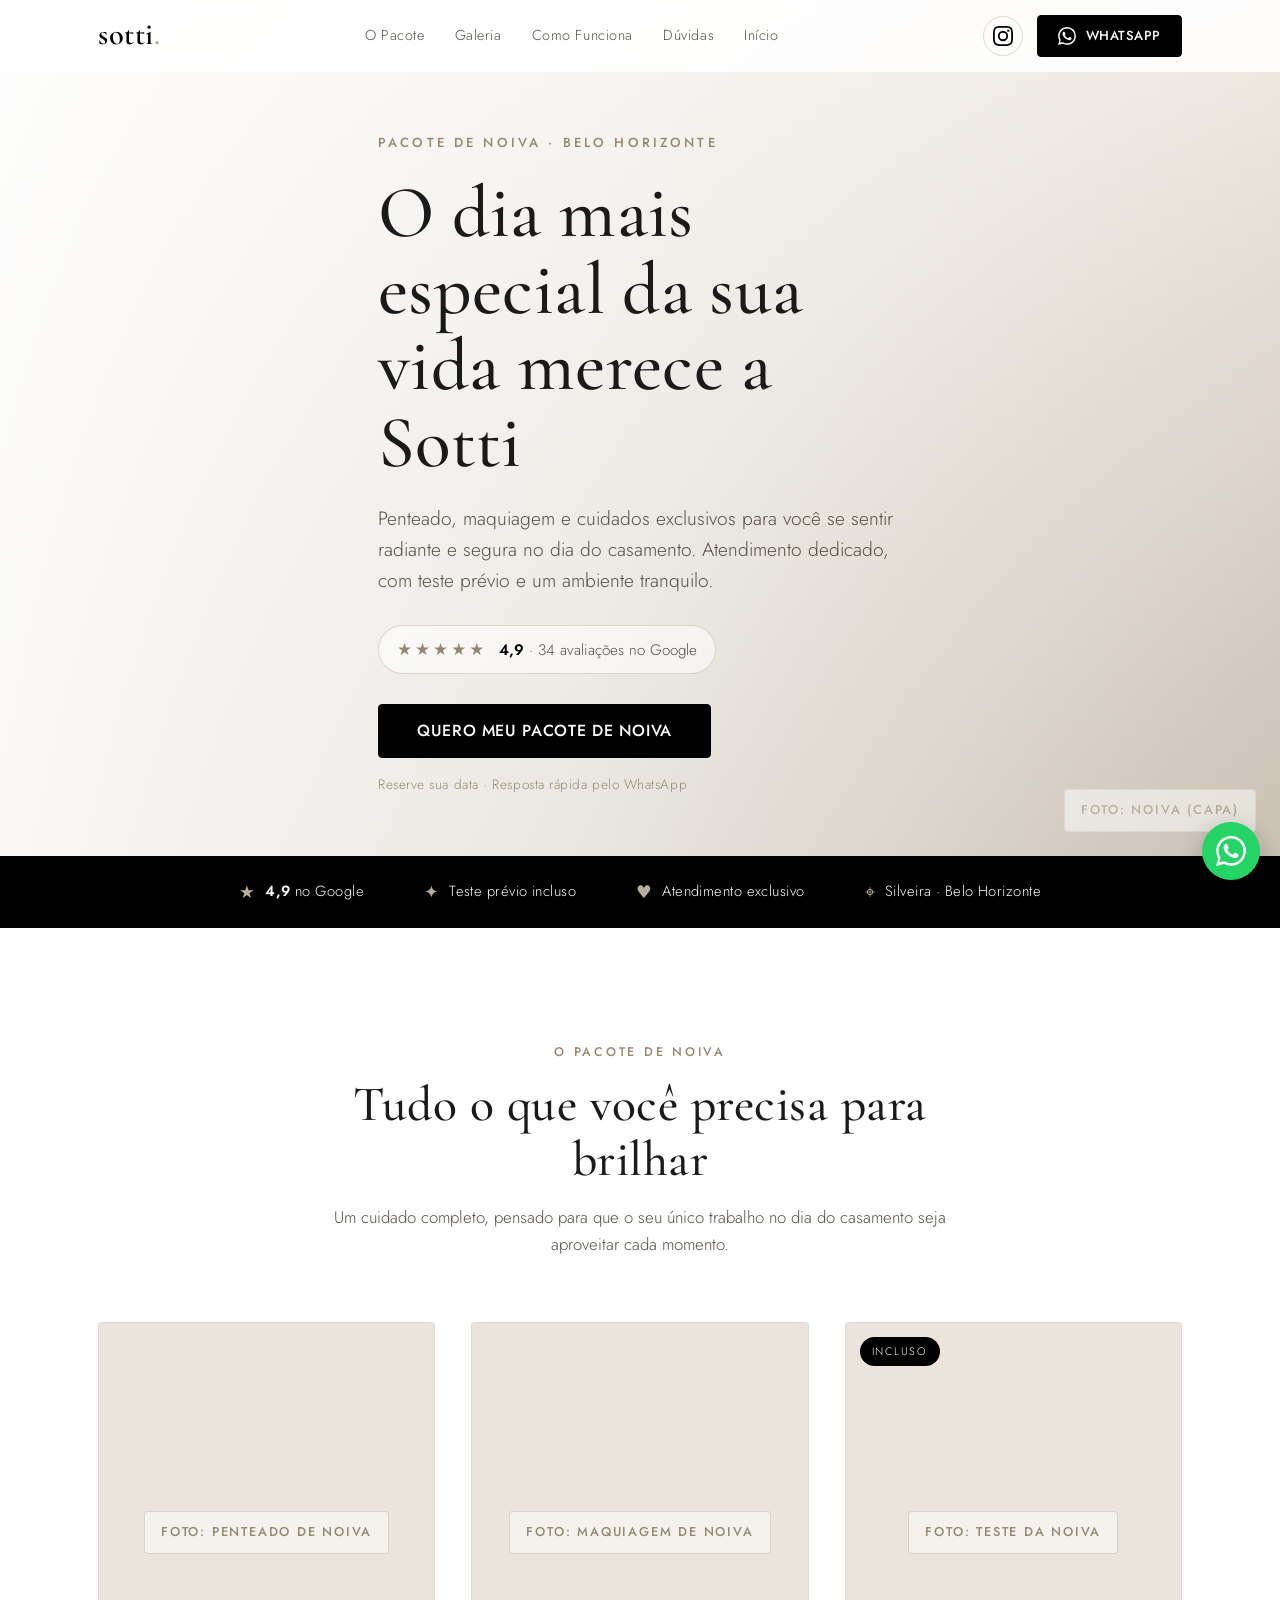
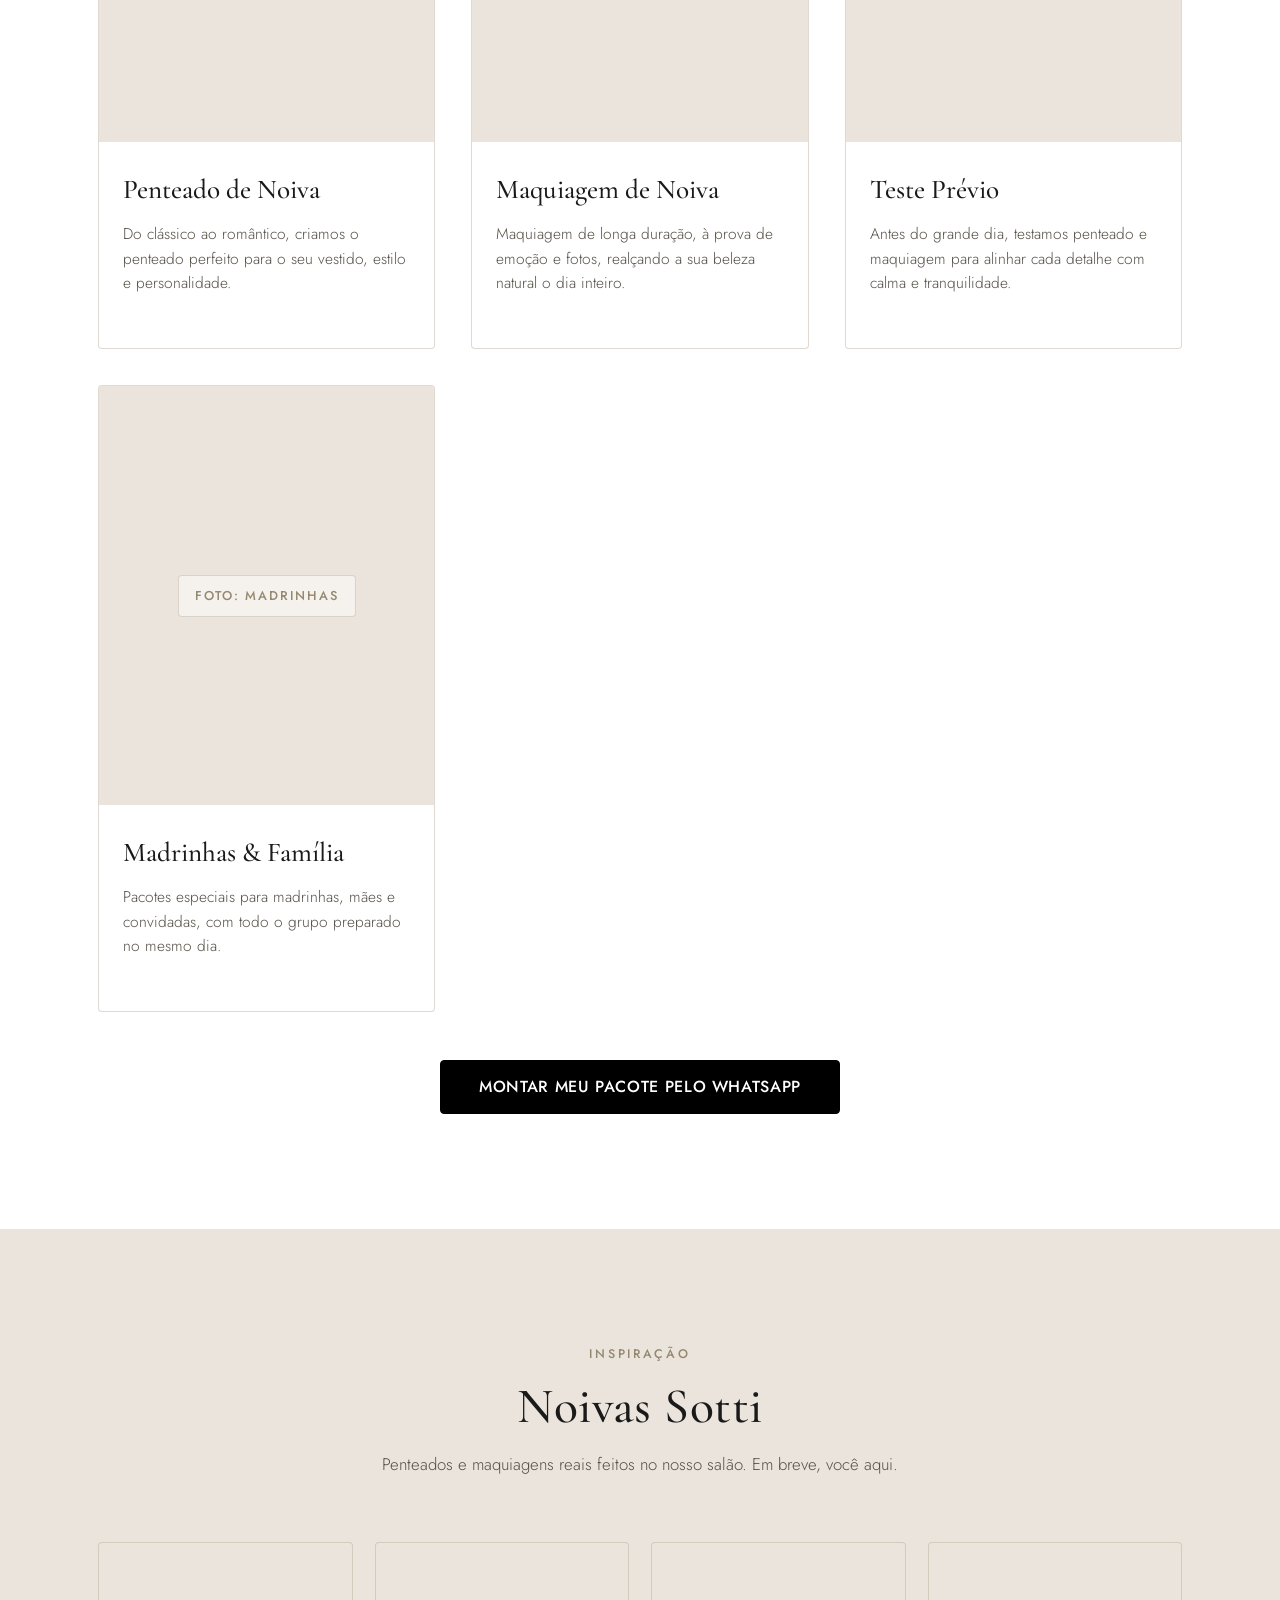
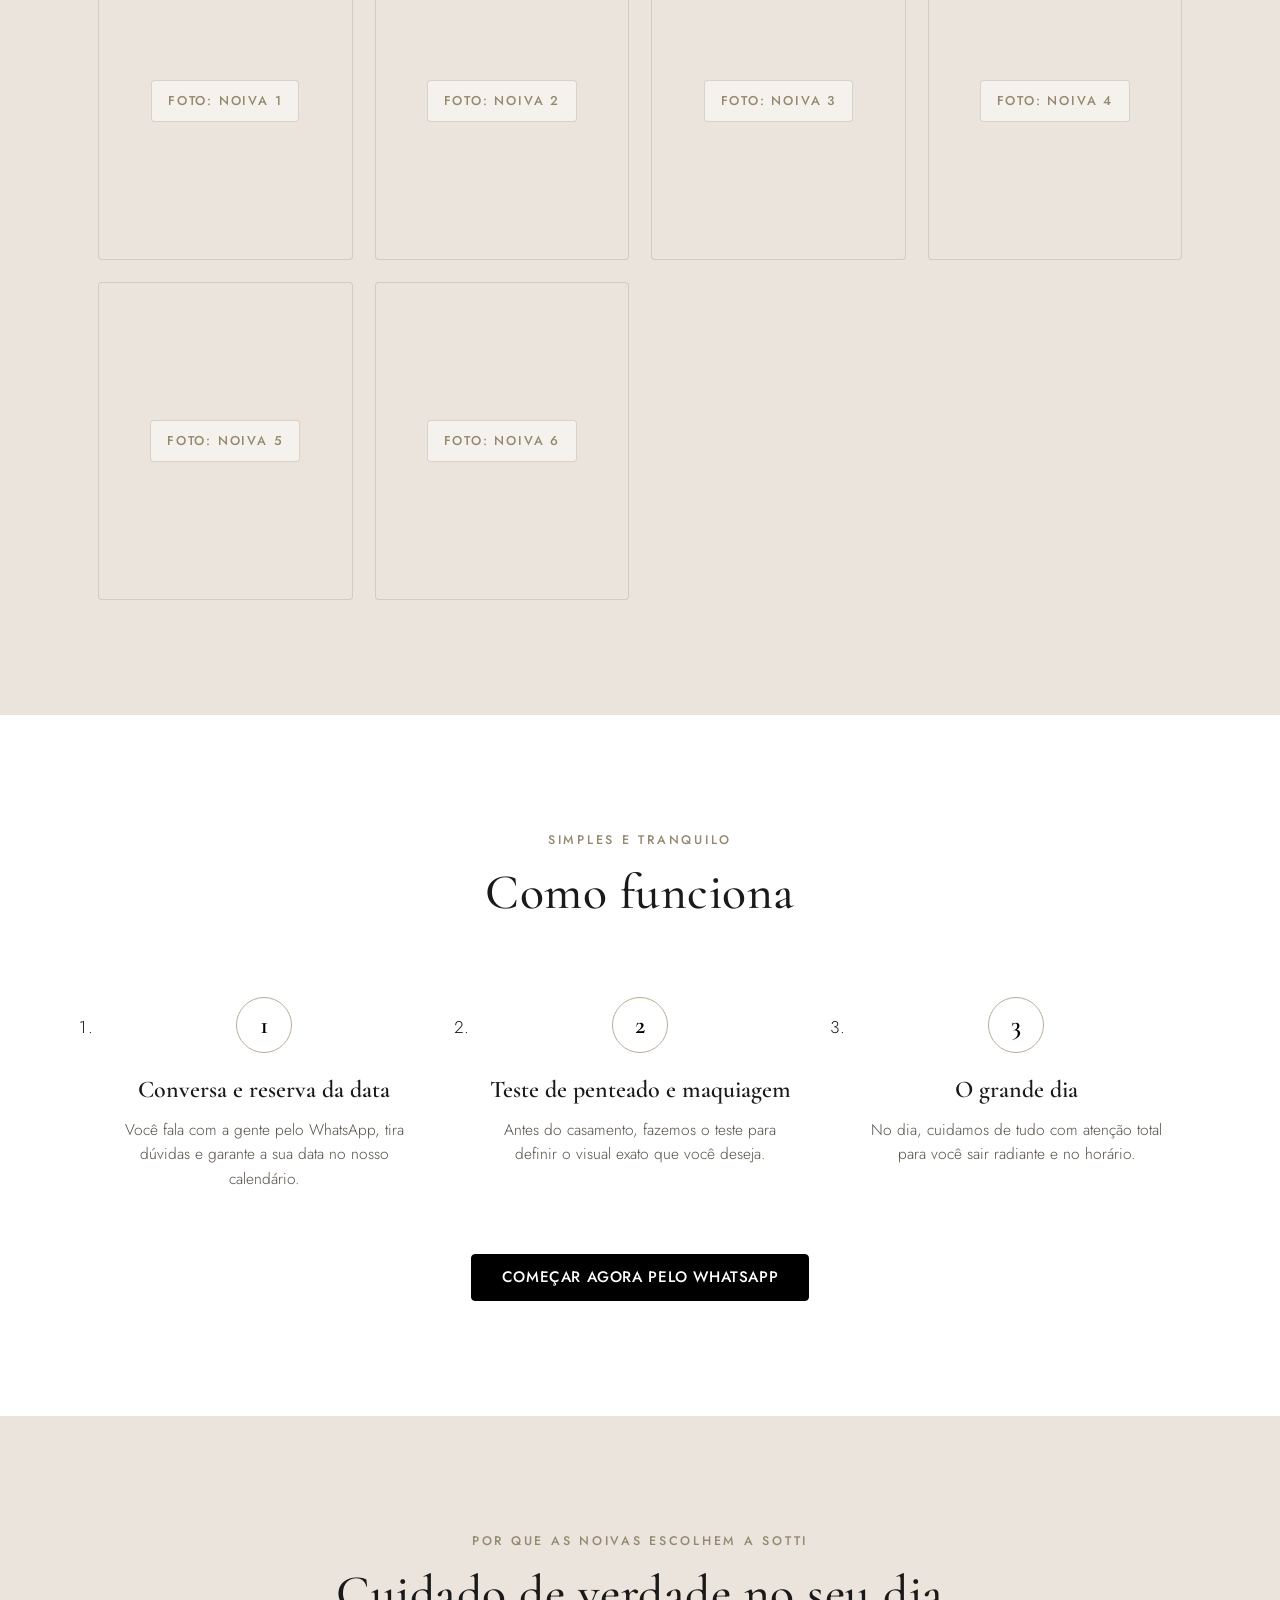
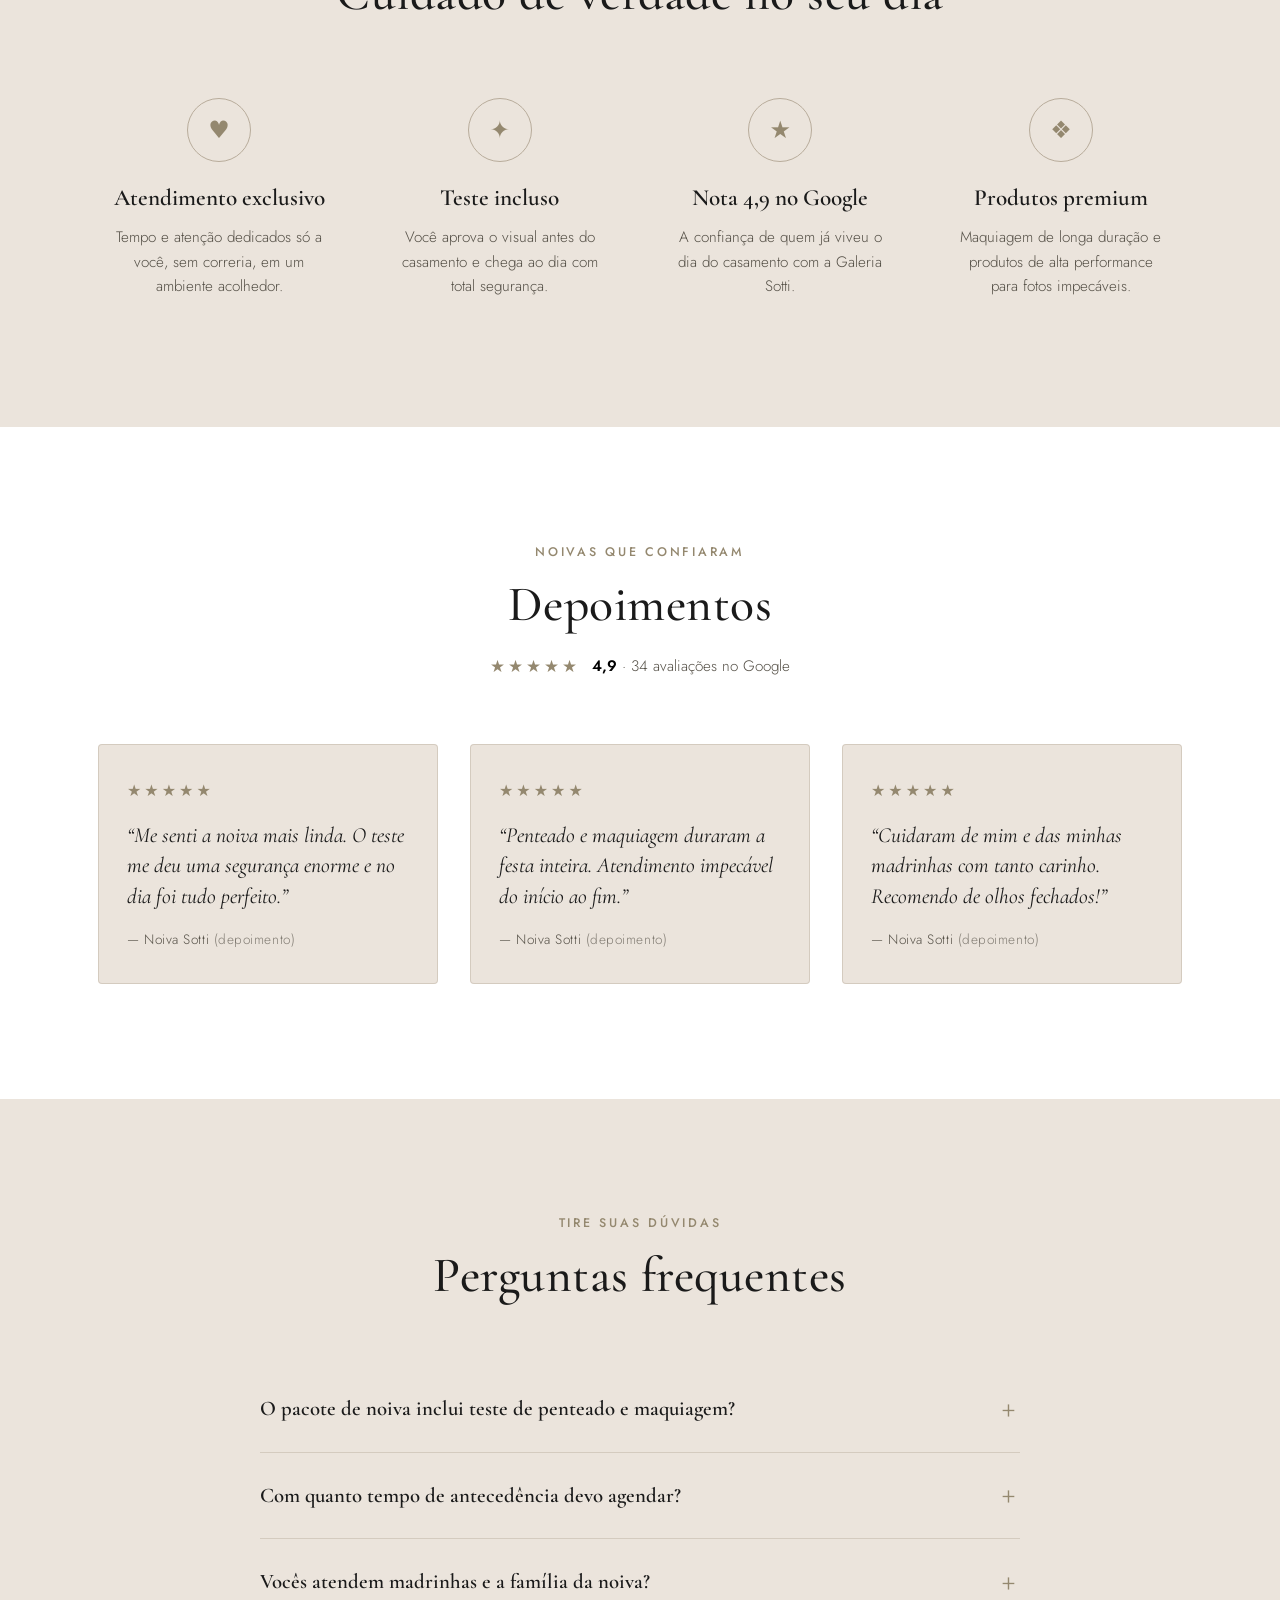
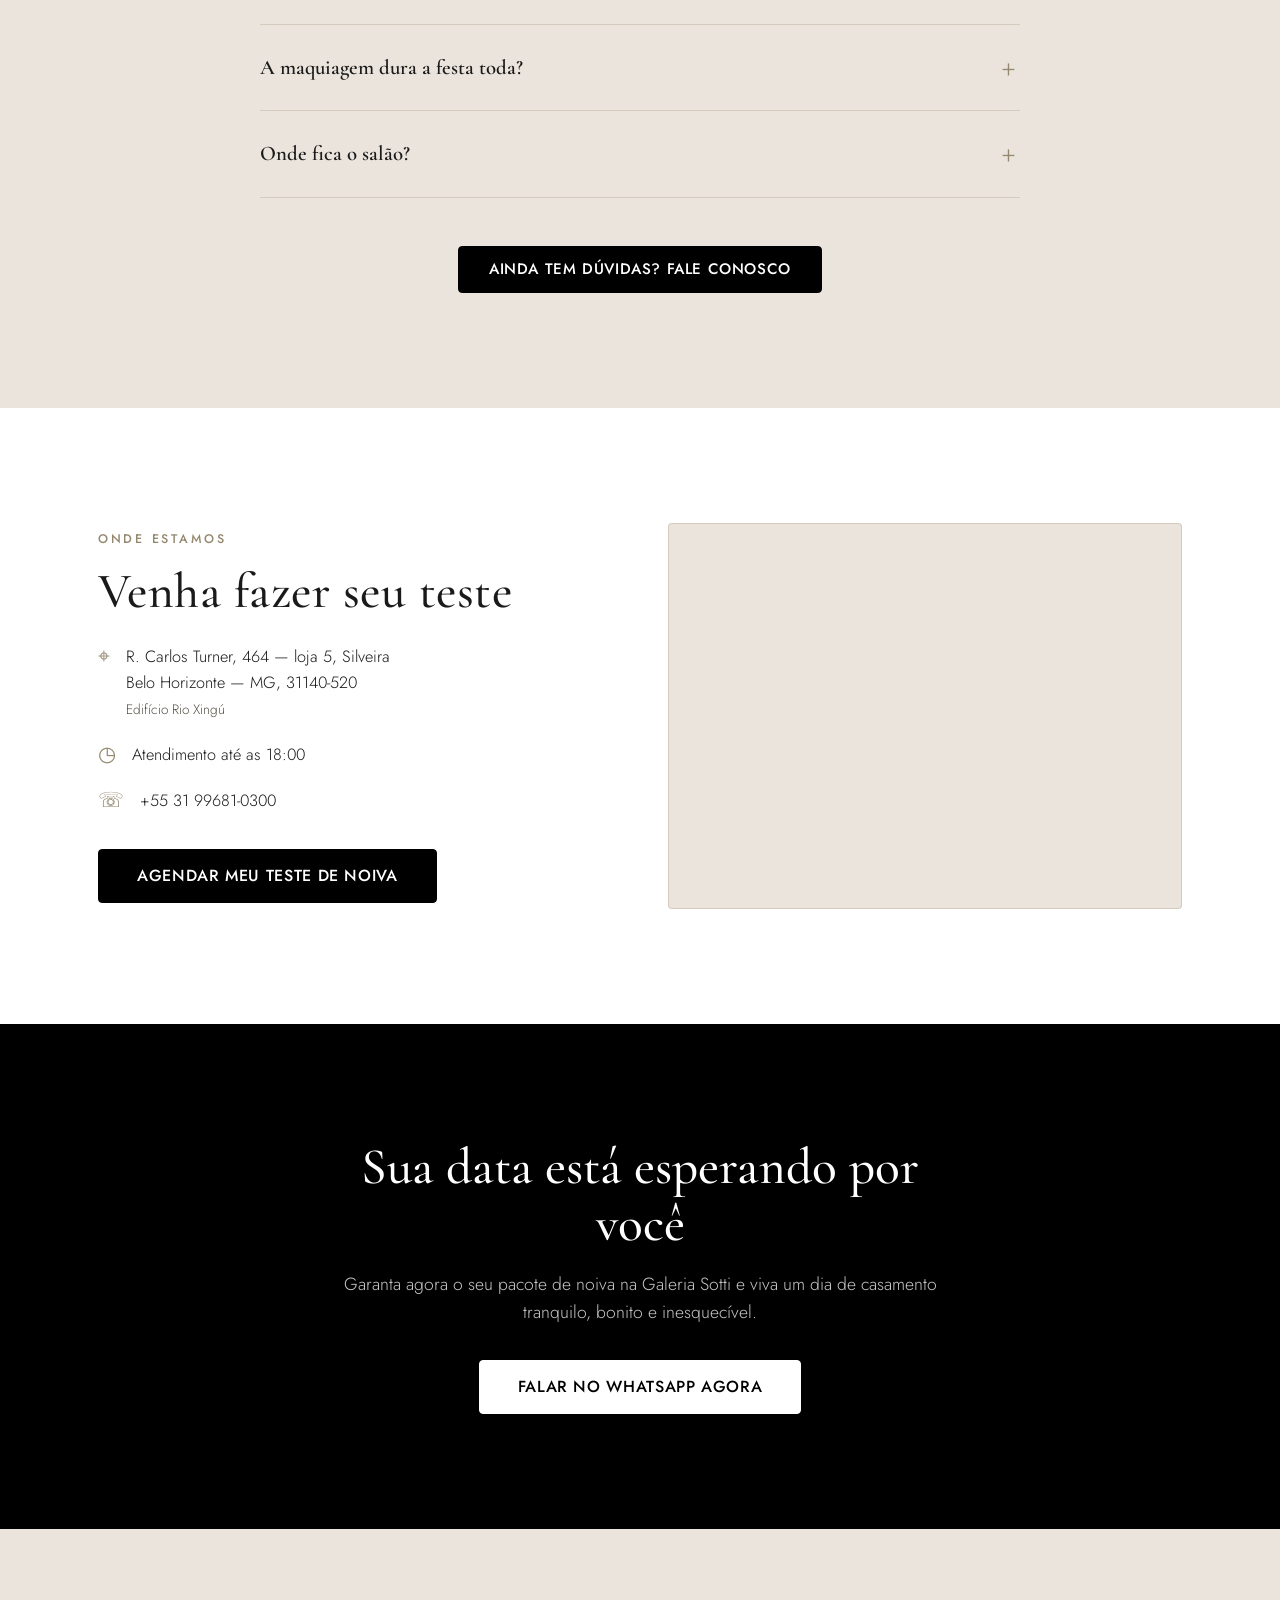
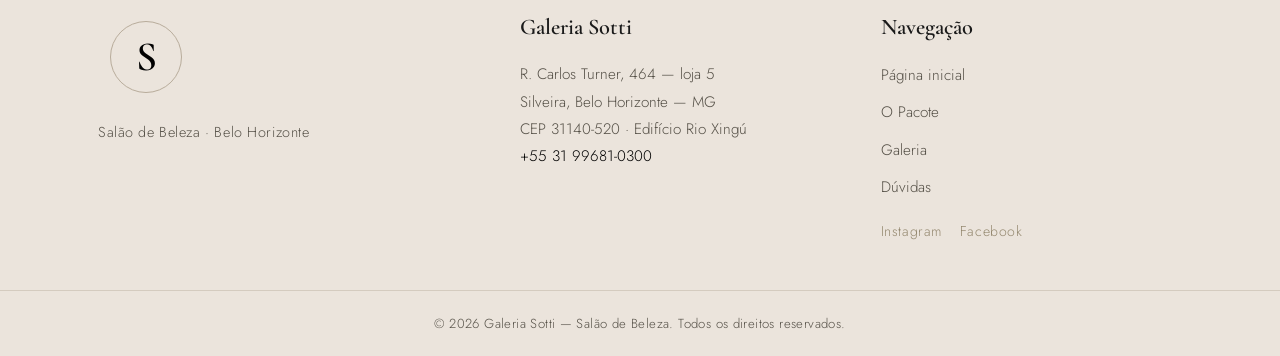
==== noivas.html @ 20c18058 "Adiciona pagina exclusiva de noivas e link no header - Cria noivas.html: landing page focada em noiv" ====
<!DOCTYPE html>
<html lang="pt-BR">
<head>
  <meta charset="UTF-8" />
  <meta name="viewport" content="width=device-width, initial-scale=1.0" />

  <!-- ============ Google tag (gtag.js) — Google Ads ============ -->
  <script async src="https://www.googletagmanager.com/gtag/js?id=AW-18210875833"></script>
  <script>
    window.dataLayer = window.dataLayer || [];
    function gtag(){dataLayer.push(arguments);}
    gtag('js', new Date());

    gtag('config', 'AW-18210875833');
  </script>

  <!-- Event snippet — conversao CLIQUE WPP (chamado em todos os botoes de WhatsApp via script.js) -->
  <script>
    function gtag_report_conversion(url) {
      var callback = function () {
        if (typeof(url) != 'undefined') {
          window.location = url;
        }
      };
      gtag('event', 'conversion', {
          'send_to': 'AW-18210875833/lsCmCMKLyLkcELnTz-tD',
          'value': 1.0,
          'currency': 'BRL',
          'event_callback': callback
      });
      return false;
    }
  </script>

  <!-- ============ SEO PRINCIPAL ============ -->
  <title>Penteado e Maquiagem de Noiva em Belo Horizonte | Galeria Sotti</title>
  <meta name="description" content="Pacote de noiva completo em Belo Horizonte: penteado, maquiagem, teste prévio e atendimento exclusivo para o dia do casamento. ⭐ 4,9 no Google. Agende pelo WhatsApp." />
  <meta name="keywords" content="pacote de noiva BH, penteado de noiva Belo Horizonte, maquiagem de noiva BH, maquiagem para casamento Belo Horizonte, dia da noiva BH, salão de noiva Belo Horizonte, teste de noiva BH" />
  <meta name="author" content="Galeria Sotti" />
  <meta name="robots" content="index, follow" />
  <meta name="theme-color" content="#000000" />
  <link rel="canonical" href="https://www.galeriasotti.com.br/noivas.html" />

  <!-- Favicon (placeholder — substituir pelo ícone real) -->
  <link rel="icon" href="data:image/svg+xml,<svg xmlns='http://www.w3.org/2000/svg' viewBox='0 0 100 100'><text y='.9em' font-size='90' font-family='serif'>S</text></svg>" />

  <!-- ============ OPEN GRAPH ============ -->
  <meta property="og:type" content="website" />
  <meta property="og:title" content="Penteado e Maquiagem de Noiva em Belo Horizonte | Galeria Sotti" />
  <meta property="og:description" content="Pacote de noiva completo em BH: penteado, maquiagem, teste prévio e atendimento exclusivo para o dia do casamento. ⭐ 4,9 no Google." />
  <meta property="og:locale" content="pt_BR" />
  <meta property="og:site_name" content="Galeria Sotti" />
  <meta property="og:url" content="https://www.galeriasotti.com.br/noivas.html" />
  <meta property="og:image" content="https://www.galeriasotti.com.br/og-noivas.jpg" />

  <!-- ============ TWITTER CARDS ============ -->
  <meta name="twitter:card" content="summary_large_image" />
  <meta name="twitter:title" content="Penteado e Maquiagem de Noiva em Belo Horizonte | Galeria Sotti" />
  <meta name="twitter:description" content="Pacote de noiva completo em BH: penteado, maquiagem, teste prévio e atendimento exclusivo. ⭐ 4,9 no Google." />
  <meta name="twitter:image" content="https://www.galeriasotti.com.br/og-noivas.jpg" />

  <!-- ============ GOOGLE FONTS ============ -->
  <link rel="preconnect" href="https://fonts.googleapis.com" />
  <link rel="preconnect" href="https://fonts.gstatic.com" crossorigin />
  <link href="https://fonts.googleapis.com/css2?family=Cormorant+Garamond:ital,wght@0,400;0,500;0,600;1,400&family=Jost:wght@300;400;500;600&display=swap" rel="stylesheet" />

  <!-- ============ CSS ============ -->
  <link rel="stylesheet" href="styles.css" />

  <!-- ============ STRUCTURED DATA — Serviço de Noiva ============ -->
  <script type="application/ld+json">
  {
    "@context": "https://schema.org",
    "@type": "Service",
    "serviceType": "Pacote de Noiva — Penteado e Maquiagem",
    "name": "Pacote de Noiva — Galeria Sotti",
    "description": "Pacote de noiva completo em Belo Horizonte: penteado, maquiagem, teste prévio e atendimento exclusivo para o dia do casamento.",
    "areaServed": { "@type": "City", "name": "Belo Horizonte" },
    "provider": {
      "@type": "HealthAndBeautyBusiness",
      "name": "Galeria Sotti — Salão de Beleza",
      "telephone": "+5531996810300",
      "url": "https://www.galeriasotti.com.br/",
      "address": {
        "@type": "PostalAddress",
        "streetAddress": "R. Carlos Turner, 464 — loja 5, Silveira (Edifício Rio Xingú)",
        "addressLocality": "Belo Horizonte",
        "addressRegion": "MG",
        "postalCode": "31140-520",
        "addressCountry": "BR"
      },
      "aggregateRating": {
        "@type": "AggregateRating",
        "ratingValue": "4.9",
        "reviewCount": "34",
        "bestRating": "5",
        "worstRating": "1"
      }
    }
  }
  </script>

  <!-- ============ STRUCTURED DATA — FAQ (rich results / qualidade) ============ -->
  <script type="application/ld+json">
  {
    "@context": "https://schema.org",
    "@type": "FAQPage",
    "mainEntity": [
      {
        "@type": "Question",
        "name": "O pacote de noiva inclui teste de penteado e maquiagem?",
        "acceptedAnswer": { "@type": "Answer", "text": "Sim. Antes do casamento realizamos um teste de penteado e maquiagem para alinhar cada detalhe e garantir que você se sinta perfeita no grande dia." }
      },
      {
        "@type": "Question",
        "name": "Com quanto tempo de antecedência devo agendar o pacote de noiva?",
        "acceptedAnswer": { "@type": "Answer", "text": "Recomendamos reservar a data o quanto antes, pois as agendas de casamento se preenchem rápido. Fale conosco pelo WhatsApp para verificar a disponibilidade da sua data." }
      },
      {
        "@type": "Question",
        "name": "Vocês atendem madrinhas e a família da noiva?",
        "acceptedAnswer": { "@type": "Answer", "text": "Sim. Além da noiva, preparamos madrinhas, mães e convidadas, com pacotes especiais para o grupo no mesmo dia." }
      },
      {
        "@type": "Question",
        "name": "Onde fica o salão Galeria Sotti?",
        "acceptedAnswer": { "@type": "Answer", "text": "Estamos na R. Carlos Turner, 464 — loja 5, bairro Silveira, Belo Horizonte — MG, com fácil acesso para toda a região." }
      }
    ]
  }
  </script>
</head>

<body>

  <!-- =================================================================
       HEADER FIXO
       ================================================================= -->
  <header class="header" id="header">
    <div class="container header__inner">
      <a href="index.html" class="logo" aria-label="Galeria Sotti — Página inicial">sotti<span class="logo__dot">.</span></a>

      <nav class="nav" aria-label="Navegação principal">
        <a href="#pacote" class="nav__link">O Pacote</a>
        <a href="#galeria" class="nav__link">Galeria</a>
        <a href="#como-funciona" class="nav__link">Como Funciona</a>
        <a href="#faq" class="nav__link">Dúvidas</a>
        <a href="index.html" class="nav__link">Início</a>
      </nav>

      <div class="header__actions">
        <a href="https://www.instagram.com/galeriasotti/" class="icon-btn" aria-label="Instagram da Galeria Sotti" rel="noopener" target="_blank">
          <svg viewBox="0 0 24 24" width="20" height="20" fill="currentColor" aria-hidden="true"><path d="M12 2.163c3.204 0 3.584.012 4.85.07 3.252.148 4.771 1.691 4.919 4.919.058 1.265.069 1.645.069 4.849 0 3.205-.012 3.584-.069 4.849-.149 3.225-1.664 4.771-4.919 4.919-1.266.058-1.644.07-4.85.07-3.204 0-3.584-.012-4.849-.07-3.26-.149-4.771-1.699-4.919-4.92-.058-1.265-.07-1.644-.07-4.849 0-3.204.013-3.583.07-4.849.149-3.227 1.664-4.771 4.919-4.919 1.266-.057 1.645-.069 4.849-.069zM12 0C8.741 0 8.333.014 7.053.072 2.695.272.273 2.69.073 7.052.014 8.333 0 8.741 0 12c0 3.259.014 3.668.072 4.948.2 4.358 2.618 6.78 6.98 6.98C8.333 23.986 8.741 24 12 24c3.259 0 3.668-.014 4.948-.072 4.354-.2 6.782-2.618 6.979-6.98.059-1.28.073-1.689.073-4.948 0-3.259-.014-3.667-.072-4.947-.196-4.354-2.617-6.78-6.979-6.98C15.668.014 15.259 0 12 0zm0 5.838a6.162 6.162 0 100 12.324 6.162 6.162 0 000-12.324zM12 16a4 4 0 110-8 4 4 0 010 8zm6.406-11.845a1.44 1.44 0 100 2.881 1.44 1.44 0 000-2.881z"/></svg>
        </a>
        <a href="#" class="btn btn--header js-whatsapp" data-wa="noiva" rel="noopener" target="_blank">
          <span class="btn__icon" aria-hidden="true">
            <svg viewBox="0 0 24 24" width="18" height="18" fill="currentColor"><path d="M.057 24l1.687-6.163a11.867 11.867 0 01-1.587-5.945C.16 5.335 5.495 0 12.05 0a11.817 11.817 0 018.413 3.488 11.824 11.824 0 013.48 8.414c-.003 6.557-5.338 11.892-11.893 11.892a11.9 11.9 0 01-5.688-1.448L.057 24zm6.597-3.807c1.676.995 3.276 1.591 5.392 1.592 5.448 0 9.886-4.434 9.889-9.885.002-5.462-4.415-9.89-9.881-9.892-5.452 0-9.887 4.434-9.889 9.884a9.86 9.86 0 001.51 5.26l-.999 3.648 3.737-.607zm11.387-5.464c-.074-.124-.272-.198-.57-.347-.297-.149-1.758-.868-2.031-.967-.272-.099-.47-.149-.669.149-.198.297-.768.967-.941 1.165-.173.198-.347.223-.644.074-.297-.149-1.255-.462-2.39-1.475-.883-.788-1.48-1.761-1.653-2.059-.173-.297-.018-.458.13-.606.134-.133.297-.347.446-.521.151-.172.2-.296.3-.495.099-.198.05-.372-.025-.521-.075-.148-.669-1.611-.916-2.206-.242-.579-.487-.501-.669-.51l-.57-.01c-.198 0-.52.074-.792.372-.272.297-1.04 1.016-1.04 2.479 0 1.462 1.065 2.875 1.213 3.074.149.198 2.095 3.2 5.076 4.487.709.306 1.263.489 1.694.626.712.226 1.36.194 1.872.118.571-.085 1.758-.719 2.006-1.413.248-.695.248-1.29.173-1.414z"/></svg>
          </span>
          WhatsApp
        </a>
      </div>
    </div>
  </header>

  <main>

    <!-- =================================================================
         HERO — NOIVAS
         ================================================================= -->
    <section class="hero hero--bride" id="hero">
      <div class="hero__media" role="img" aria-label="Noiva pronta com penteado e maquiagem da Galeria Sotti em Belo Horizonte">
        <span class="placeholder__label">Foto: Noiva (capa)</span>
      </div>

      <div class="container hero__content">
        <p class="hero__eyebrow">Pacote de Noiva · Belo Horizonte</p>
        <h1 class="hero__title">O dia mais especial da sua vida merece a Sotti</h1>
        <p class="hero__subtitle">
          Penteado, maquiagem e cuidados exclusivos para você se sentir radiante e segura
          no dia do casamento. Atendimento dedicado, com teste prévio e um ambiente tranquilo.
        </p>

        <div class="rating rating--hero">
          <span class="rating__stars" aria-hidden="true">★★★★★</span>
          <span class="rating__text"><strong>4,9</strong> · 34 avaliações no Google</span>
        </div>

        <a href="#" class="btn btn--primary btn--lg js-whatsapp" data-wa="noiva" rel="noopener" target="_blank">
          Quero meu pacote de noiva
        </a>
        <p class="hero__note">Reserve sua data · Resposta rápida pelo WhatsApp</p>
      </div>
    </section>

    <!-- =================================================================
         BARRA DE CONFIANÇA
         ================================================================= -->
    <section class="trustbar" aria-label="Diferenciais de confiança">
      <div class="container trustbar__inner">
        <div class="trustbar__item"><span class="trustbar__icon" aria-hidden="true">★</span><span><strong>4,9</strong> no Google</span></div>
        <div class="trustbar__item"><span class="trustbar__icon" aria-hidden="true">✦</span><span>Teste prévio incluso</span></div>
        <div class="trustbar__item"><span class="trustbar__icon" aria-hidden="true">♥</span><span>Atendimento exclusivo</span></div>
        <div class="trustbar__item"><span class="trustbar__icon" aria-hidden="true">⌖</span><span>Silveira · Belo Horizonte</span></div>
      </div>
    </section>

    <!-- =================================================================
         O QUE ESTÁ INCLUÍDO NO PACOTE
         ================================================================= -->
    <section class="services section" id="pacote">
      <div class="container">
        <header class="section__head">
          <p class="section__eyebrow">O pacote de noiva</p>
          <h2 class="section__title">Tudo o que você precisa para brilhar</h2>
          <p class="section__lead">
            Um cuidado completo, pensado para que o seu único trabalho no dia do casamento
            seja aproveitar cada momento.
          </p>
        </header>

        <div class="services__grid">
          <article class="card">
            <div class="card__media placeholder" role="img" aria-label="Penteado de noiva profissional em Belo Horizonte">
              <span class="placeholder__label">Foto: Penteado de Noiva</span>
            </div>
            <div class="card__body">
              <h3 class="card__title">Penteado de Noiva</h3>
              <p class="card__text">Do clássico ao romântico, criamos o penteado perfeito para o seu vestido, estilo e personalidade.</p>
            </div>
          </article>

          <article class="card">
            <div class="card__media placeholder" role="img" aria-label="Maquiagem de noiva de longa duração em BH">
              <span class="placeholder__label">Foto: Maquiagem de Noiva</span>
            </div>
            <div class="card__body">
              <h3 class="card__title">Maquiagem de Noiva</h3>
              <p class="card__text">Maquiagem de longa duração, à prova de emoção e fotos, realçando a sua beleza natural o dia inteiro.</p>
            </div>
          </article>

          <article class="card">
            <div class="card__media placeholder" role="img" aria-label="Teste de penteado e maquiagem antes do casamento">
              <span class="placeholder__label">Foto: Teste da Noiva</span>
              <span class="card__badge">Incluso</span>
            </div>
            <div class="card__body">
              <h3 class="card__title">Teste Prévio</h3>
              <p class="card__text">Antes do grande dia, testamos penteado e maquiagem para alinhar cada detalhe com calma e tranquilidade.</p>
            </div>
          </article>

          <article class="card">
            <div class="card__media placeholder" role="img" aria-label="Preparação de madrinhas e família da noiva">
              <span class="placeholder__label">Foto: Madrinhas</span>
            </div>
            <div class="card__body">
              <h3 class="card__title">Madrinhas & Família</h3>
              <p class="card__text">Pacotes especiais para madrinhas, mães e convidadas, com todo o grupo preparado no mesmo dia.</p>
            </div>
          </article>
        </div>

        <div class="section__cta">
          <a href="#" class="btn btn--primary btn--lg js-whatsapp" data-wa="noiva" rel="noopener" target="_blank">
            Montar meu pacote pelo WhatsApp
          </a>
        </div>
      </div>
    </section>

    <!-- =================================================================
         GALERIA DE NOIVAS (placeholders de foto)
         ================================================================= -->
    <section class="gallery section section--cream" id="galeria">
      <div class="container">
        <header class="section__head">
          <p class="section__eyebrow">Inspiração</p>
          <h2 class="section__title">Noivas Sotti</h2>
          <p class="section__lead">Penteados e maquiagens reais feitos no nosso salão. Em breve, você aqui.</p>
        </header>

        <div class="gallery__grid">
          <!-- Placeholders — substituir por fotos reais de noivas (loading="lazy") -->
          <figure class="gallery__item placeholder" role="img" aria-label="Penteado de noiva preso com flores">
            <span class="placeholder__label">Foto: Noiva 1</span>
          </figure>
          <figure class="gallery__item placeholder" role="img" aria-label="Maquiagem de noiva natural e iluminada">
            <span class="placeholder__label">Foto: Noiva 2</span>
          </figure>
          <figure class="gallery__item placeholder" role="img" aria-label="Penteado de noiva solto com ondas">
            <span class="placeholder__label">Foto: Noiva 3</span>
          </figure>
          <figure class="gallery__item placeholder" role="img" aria-label="Detalhe de penteado e véu de noiva">
            <span class="placeholder__label">Foto: Noiva 4</span>
          </figure>
          <figure class="gallery__item placeholder" role="img" aria-label="Maquiagem de noiva com batom clássico">
            <span class="placeholder__label">Foto: Noiva 5</span>
          </figure>
          <figure class="gallery__item placeholder" role="img" aria-label="Noiva pronta para o casamento">
            <span class="placeholder__label">Foto: Noiva 6</span>
          </figure>
        </div>
      </div>
    </section>

    <!-- =================================================================
         COMO FUNCIONA — passo a passo
         ================================================================= -->
    <section class="steps section" id="como-funciona">
      <div class="container">
        <header class="section__head">
          <p class="section__eyebrow">Simples e tranquilo</p>
          <h2 class="section__title">Como funciona</h2>
        </header>

        <ol class="steps__list">
          <li class="step">
            <span class="step__num">1</span>
            <h3 class="step__title">Conversa e reserva da data</h3>
            <p class="step__text">Você fala com a gente pelo WhatsApp, tira dúvidas e garante a sua data no nosso calendário.</p>
          </li>
          <li class="step">
            <span class="step__num">2</span>
            <h3 class="step__title">Teste de penteado e maquiagem</h3>
            <p class="step__text">Antes do casamento, fazemos o teste para definir o visual exato que você deseja.</p>
          </li>
          <li class="step">
            <span class="step__num">3</span>
            <h3 class="step__title">O grande dia</h3>
            <p class="step__text">No dia, cuidamos de tudo com atenção total para você sair radiante e no horário.</p>
          </li>
        </ol>

        <div class="section__cta">
          <a href="#" class="btn btn--primary js-whatsapp" data-wa="noiva" rel="noopener" target="_blank">
            Começar agora pelo WhatsApp
          </a>
        </div>
      </div>
    </section>

    <!-- =================================================================
         DIFERENCIAIS PARA NOIVAS
         ================================================================= -->
    <section class="features section section--cream">
      <div class="container">
        <header class="section__head">
          <p class="section__eyebrow">Por que as noivas escolhem a Sotti</p>
          <h2 class="section__title">Cuidado de verdade no seu dia</h2>
        </header>

        <div class="features__grid">
          <div class="feature">
            <span class="feature__icon" aria-hidden="true">♥</span>
            <h3 class="feature__title">Atendimento exclusivo</h3>
            <p class="feature__text">Tempo e atenção dedicados só a você, sem correria, em um ambiente acolhedor.</p>
          </div>
          <div class="feature">
            <span class="feature__icon" aria-hidden="true">✦</span>
            <h3 class="feature__title">Teste incluso</h3>
            <p class="feature__text">Você aprova o visual antes do casamento e chega ao dia com total segurança.</p>
          </div>
          <div class="feature">
            <span class="feature__icon" aria-hidden="true">★</span>
            <h3 class="feature__title">Nota 4,9 no Google</h3>
            <p class="feature__text">A confiança de quem já viveu o dia do casamento com a Galeria Sotti.</p>
          </div>
          <div class="feature">
            <span class="feature__icon" aria-hidden="true">❖</span>
            <h3 class="feature__title">Produtos premium</h3>
            <p class="feature__text">Maquiagem de longa duração e produtos de alta performance para fotos impecáveis.</p>
          </div>
        </div>
      </div>
    </section>

    <!-- =================================================================
         DEPOIMENTOS DE NOIVAS
         ================================================================= -->
    <section class="reviews section" id="depoimentos">
      <div class="container">
        <header class="section__head">
          <p class="section__eyebrow">Noivas que confiaram</p>
          <h2 class="section__title">Depoimentos</h2>
          <div class="rating rating--center">
            <span class="rating__stars" aria-hidden="true">★★★★★</span>
            <span class="rating__text"><strong>4,9</strong> · 34 avaliações no Google</span>
          </div>
        </header>

        <div class="reviews__grid">
          <figure class="review">
            <span class="review__stars" aria-hidden="true">★★★★★</span>
            <blockquote class="review__quote">“Me senti a noiva mais linda. O teste me deu uma segurança enorme e no dia foi tudo perfeito.”</blockquote>
            <figcaption class="review__author">— Noiva Sotti <span>(depoimento)</span></figcaption>
          </figure>
          <figure class="review">
            <span class="review__stars" aria-hidden="true">★★★★★</span>
            <blockquote class="review__quote">“Penteado e maquiagem duraram a festa inteira. Atendimento impecável do início ao fim.”</blockquote>
            <figcaption class="review__author">— Noiva Sotti <span>(depoimento)</span></figcaption>
          </figure>
          <figure class="review">
            <span class="review__stars" aria-hidden="true">★★★★★</span>
            <blockquote class="review__quote">“Cuidaram de mim e das minhas madrinhas com tanto carinho. Recomendo de olhos fechados!”</blockquote>
            <figcaption class="review__author">— Noiva Sotti <span>(depoimento)</span></figcaption>
          </figure>
        </div>
      </div>
    </section>

    <!-- =================================================================
         FAQ — perguntas frequentes (acessível, sem JS, com JSON-LD)
         ================================================================= -->
    <section class="faq section section--cream" id="faq">
      <div class="container">
        <header class="section__head">
          <p class="section__eyebrow">Tire suas dúvidas</p>
          <h2 class="section__title">Perguntas frequentes</h2>
        </header>

        <div class="faq__list">
          <details class="faq__item">
            <summary class="faq__q">O pacote de noiva inclui teste de penteado e maquiagem?</summary>
            <div class="faq__a">Sim. Antes do casamento realizamos um teste de penteado e maquiagem para alinhar cada detalhe e garantir que você se sinta perfeita no grande dia.</div>
          </details>
          <details class="faq__item">
            <summary class="faq__q">Com quanto tempo de antecedência devo agendar?</summary>
            <div class="faq__a">Recomendamos reservar a data o quanto antes, pois as agendas de casamento se preenchem rápido. Fale conosco pelo WhatsApp para verificar a disponibilidade da sua data.</div>
          </details>
          <details class="faq__item">
            <summary class="faq__q">Vocês atendem madrinhas e a família da noiva?</summary>
            <div class="faq__a">Sim. Além da noiva, preparamos madrinhas, mães e convidadas, com pacotes especiais para o grupo no mesmo dia.</div>
          </details>
          <details class="faq__item">
            <summary class="faq__q">A maquiagem dura a festa toda?</summary>
            <div class="faq__a">Trabalhamos com técnicas e produtos premium de longa duração, pensados para resistir à emoção, ao calor e às fotos durante todo o evento.</div>
          </details>
          <details class="faq__item">
            <summary class="faq__q">Onde fica o salão?</summary>
            <div class="faq__a">Estamos na R. Carlos Turner, 464 — loja 5, bairro Silveira, Belo Horizonte — MG, com fácil acesso para toda a região.</div>
          </details>
        </div>

        <div class="section__cta">
          <a href="#" class="btn btn--primary js-whatsapp" data-wa="noiva" rel="noopener" target="_blank">
            Ainda tem dúvidas? Fale conosco
          </a>
        </div>
      </div>
    </section>

    <!-- =================================================================
         LOCALIZAÇÃO
         ================================================================= -->
    <section class="location section" id="localizacao">
      <div class="container location__inner">
        <div class="location__info">
          <p class="section__eyebrow">Onde estamos</p>
          <h2 class="section__title">Venha fazer seu teste</h2>

          <ul class="location__list">
            <li>
              <span class="location__icon" aria-hidden="true">⌖</span>
              <span>R. Carlos Turner, 464 — loja 5, Silveira<br />Belo Horizonte — MG, 31140-520<br /><small>Edifício Rio Xingú</small></span>
            </li>
            <li><span class="location__icon" aria-hidden="true">◷</span><span>Atendimento até as 18:00</span></li>
            <li><span class="location__icon" aria-hidden="true">☏</span><span>+55 31 99681-0300</span></li>
          </ul>

          <a href="#" class="btn btn--primary btn--lg js-whatsapp" data-wa="noiva" rel="noopener" target="_blank">
            Agendar meu teste de noiva
          </a>
        </div>

        <div class="location__map">
          <iframe
            title="Mapa da Galeria Sotti em Belo Horizonte"
            src="https://maps.google.com/maps?q=place_id:ChIJi-hRsv2bpgARRlzvx3DNy0g&ll=-19.8902133,-43.9306523&z=18&hl=pt-BR&output=embed"
            width="100%" height="100%" style="border:0;" loading="lazy"
            referrerpolicy="no-referrer-when-downgrade"></iframe>
        </div>
      </div>
    </section>

    <!-- =================================================================
         CTA FINAL
         ================================================================= -->
    <section class="finalcta section">
      <div class="container finalcta__inner">
        <h2 class="finalcta__title">Sua data está esperando por você</h2>
        <p class="finalcta__text">
          Garanta agora o seu pacote de noiva na Galeria Sotti e viva um dia de casamento
          tranquilo, bonito e inesquecível.
        </p>
        <a href="#" class="btn btn--primary btn--lg js-whatsapp" data-wa="noiva" rel="noopener" target="_blank">
          Falar no WhatsApp agora
        </a>
      </div>
    </section>

  </main>

  <!-- =================================================================
       FOOTER
       ================================================================= -->
  <footer class="footer">
    <div class="container footer__inner">
      <div class="footer__brand">
        <div class="monogram" aria-hidden="true">
          <span class="monogram__letter">S</span>
        </div>
        <p class="footer__tagline">Salão de Beleza · Belo Horizonte</p>
      </div>

      <div class="footer__col">
        <h3 class="footer__heading">Galeria Sotti</h3>
        <address class="footer__address">
          R. Carlos Turner, 464 — loja 5<br />
          Silveira, Belo Horizonte — MG<br />
          CEP 31140-520 · Edifício Rio Xingú<br />
          <a href="tel:+5531996810300">+55 31 99681-0300</a>
        </address>
      </div>

      <div class="footer__col">
        <h3 class="footer__heading">Navegação</h3>
        <ul class="footer__links">
          <li><a href="index.html">Página inicial</a></li>
          <li><a href="#pacote">O Pacote</a></li>
          <li><a href="#galeria">Galeria</a></li>
          <li><a href="#faq">Dúvidas</a></li>
        </ul>
        <div class="footer__social">
          <a href="https://www.instagram.com/galeriasotti/" aria-label="Instagram da Galeria Sotti" rel="noopener" target="_blank">Instagram</a>
          <a href="#" aria-label="Facebook da Galeria Sotti">Facebook</a>
        </div>
      </div>
    </div>

    <div class="footer__bottom">
      <div class="container">
        <p>© <span id="year"></span> Galeria Sotti — Salão de Beleza. Todos os direitos reservados.</p>
      </div>
    </div>
  </footer>

  <!-- Botão flutuante de WhatsApp (mensagem de noiva) -->
  <a href="#" class="wa-float js-whatsapp" data-wa="noiva" aria-label="Conversar no WhatsApp sobre pacote de noiva" rel="noopener" target="_blank">
    <svg viewBox="0 0 24 24" width="30" height="30" fill="currentColor" aria-hidden="true"><path d="M.057 24l1.687-6.163a11.867 11.867 0 01-1.587-5.945C.16 5.335 5.495 0 12.05 0a11.817 11.817 0 018.413 3.488 11.824 11.824 0 013.48 8.414c-.003 6.557-5.338 11.892-11.893 11.892a11.9 11.9 0 01-5.688-1.448L.057 24zm6.597-3.807c1.676.995 3.276 1.591 5.392 1.592 5.448 0 9.886-4.434 9.889-9.885.002-5.462-4.415-9.89-9.881-9.892-5.452 0-9.887 4.434-9.889 9.884a9.86 9.86 0 001.51 5.26l-.999 3.648 3.737-.607zm11.387-5.464c-.074-.124-.272-.198-.57-.347-.297-.149-1.758-.868-2.031-.967-.272-.099-.47-.149-.669.149-.198.297-.768.967-.941 1.165-.173.198-.347.223-.644.074-.297-.149-1.255-.462-2.39-1.475-.883-.788-1.48-1.761-1.653-2.059-.173-.297-.018-.458.13-.606.134-.133.297-.347.446-.521.151-.172.2-.296.3-.495.099-.198.05-.372-.025-.521-.075-.148-.669-1.611-.916-2.206-.242-.579-.487-.501-.669-.51l-.57-.01c-.198 0-.52.074-.792.372-.272.297-1.04 1.016-1.04 2.479 0 1.462 1.065 2.875 1.213 3.074.149.198 2.095 3.2 5.076 4.487.709.306 1.263.489 1.694.626.712.226 1.36.194 1.872.118.571-.085 1.758-.719 2.006-1.413.248-.695.248-1.29.173-1.414z"/></svg>
  </a>

  <script src="script.js" defer></script>
</body>
</html>
---- styles.css ----
/* =================================================================
   GALERIA SOTTI — LANDING PAGE
   Estética: minimalista, sofisticada, "luxury clean".
   Todas as cores e fontes centralizadas em variáveis (:root).
   ================================================================= */

/* ============ VARIÁVEIS DE MARCA ============ */
:root {
  /* Paleta oficial Sotti */
  --c-white:  #FFFFFF;  /* fundo principal, respiro */
  --c-cream:  #EBE4DC;  /* seções alternadas, cards */
  --c-taupe:  #B8AC9B;  /* destaque, detalhes, linhas, ícones */
  --c-black:  #000000;  /* tipografia, botões, contraste */

  /* Derivadas (tons auxiliares baseados na paleta) */
  --c-taupe-dark: #94886f;
  --c-text:       #1a1a1a;
  --c-text-soft:  #555047;
  --c-line:       rgba(184, 172, 155, 0.45); /* taupe translúcido p/ linhas finas */
  --c-wa:         #25D366; /* verde WhatsApp (apenas no botão flutuante) */

  /* Tipografia */
  --font-title: "Cormorant Garamond", Georgia, "Times New Roman", serif;
  --font-body:  "Jost", "Segoe UI", system-ui, -apple-system, sans-serif;

  /* Layout */
  --maxw: 1180px;
  --gutter: clamp(20px, 5vw, 48px);
  --radius: 4px;

  /* Transições suaves (sensação premium) */
  --ease: cubic-bezier(0.22, 1, 0.36, 1);
  --t-fast: 0.25s var(--ease);
  --t-med:  0.45s var(--ease);

  --header-h: 72px;
}

/* ============ RESET LEVE ============ */
*, *::before, *::after { box-sizing: border-box; margin: 0; padding: 0; }

html { scroll-behavior: smooth; scroll-padding-top: var(--header-h); -webkit-text-size-adjust: 100%; }

body {
  font-family: var(--font-body);
  font-weight: 300;
  color: var(--c-text);
  background: var(--c-white);
  line-height: 1.6;
  font-size: 17px;
  -webkit-font-smoothing: antialiased;
  text-rendering: optimizeLegibility;
}

img, iframe, svg { display: block; max-width: 100%; }
a { color: inherit; text-decoration: none; }
ul { list-style: none; }

/* ============ UTILITÁRIOS ============ */
.container { width: 100%; max-width: var(--maxw); margin-inline: auto; padding-inline: var(--gutter); }

.section { padding-block: clamp(64px, 9vw, 120px); }
.section--cream { background: var(--c-cream); }

.section__head { text-align: center; max-width: 680px; margin: 0 auto clamp(40px, 6vw, 64px); }

.section__eyebrow {
  font-size: 0.78rem;
  letter-spacing: 0.22em;
  text-transform: uppercase;
  color: var(--c-taupe-dark);
  font-weight: 500;
  margin-bottom: 14px;
}

.section__title {
  font-family: var(--font-title);
  font-weight: 500;
  font-size: clamp(2rem, 5vw, 3.1rem);
  line-height: 1.1;
  letter-spacing: 0.01em;
}

.section__lead { margin-top: 18px; color: var(--c-text-soft); font-size: 1.05rem; }

.section__cta { text-align: center; margin-top: 48px; }
.section__cta--row { display: flex; flex-wrap: wrap; gap: 16px; justify-content: center; }

/* ============ BOTÕES ============ */
.btn {
  display: inline-flex;
  align-items: center;
  justify-content: center;
  gap: 10px;
  font-family: var(--font-body);
  font-weight: 500;
  font-size: 0.95rem;
  letter-spacing: 0.04em;
  text-transform: uppercase;
  padding: 15px 30px;
  border-radius: var(--radius);
  border: 1px solid var(--c-black);
  cursor: pointer;
  transition: background var(--t-fast), color var(--t-fast), transform var(--t-fast), box-shadow var(--t-fast);
  line-height: 1;
  text-align: center;
}

/* Primário: preto sólido */
.btn--primary { background: var(--c-black); color: var(--c-white); }
.btn--primary:hover { background: var(--c-taupe-dark); border-color: var(--c-taupe-dark); transform: translateY(-2px); box-shadow: 0 10px 24px rgba(0,0,0,0.16); }

/* Contorno: usado nos cards de serviço */
.btn--outline { background: transparent; color: var(--c-black); border-color: var(--c-black); }
.btn--outline:hover { background: var(--c-black); color: var(--c-white); transform: translateY(-2px); }

/* Tamanho grande (CTAs principais) */
.btn--lg { padding: 18px 38px; font-size: 1rem; }

/* Botão do header */
.btn--header { padding: 11px 20px; font-size: 0.82rem; background: var(--c-black); color: var(--c-white); }
.btn--header:hover { background: var(--c-taupe-dark); border-color: var(--c-taupe-dark); }

/* Variante "fantasma" do header (contorno) — usada no botão de Noivas */
.btn--header-ghost { background: transparent; color: var(--c-black); border-color: var(--c-black); }
.btn--header-ghost:hover { background: var(--c-black); color: var(--c-white); border-color: var(--c-black); }
.btn__icon { display: inline-flex; }

/* Botão de Instagram com gradiente da marca IG */
.btn--instagram {
  border: none;
  color: #fff;
  background: linear-gradient(45deg, #f09433 0%, #e6683c 25%, #dc2743 50%, #cc2366 75%, #bc1888 100%);
}
.btn--instagram:hover { transform: translateY(-2px); box-shadow: 0 10px 24px rgba(220,39,67,0.3); filter: brightness(1.05); }

/* Botão de ícone redondo (header) */
.header__actions { display: flex; align-items: center; gap: 14px; }
.icon-btn {
  display: inline-flex; align-items: center; justify-content: center;
  width: 40px; height: 40px; border-radius: 50%;
  color: var(--c-black); border: 1px solid var(--c-line);
  transition: background var(--t-fast), color var(--t-fast), transform var(--t-fast), border-color var(--t-fast);
}
.icon-btn:hover { background: var(--c-black); color: var(--c-white); border-color: var(--c-black); transform: translateY(-2px); }

/* ============ HEADER ============ */
.header {
  position: fixed;
  inset: 0 0 auto 0;
  height: var(--header-h);
  background: rgba(255, 255, 255, 0.85);
  backdrop-filter: blur(10px);
  -webkit-backdrop-filter: blur(10px);
  border-bottom: 1px solid transparent;
  z-index: 1000;
  transition: box-shadow var(--t-fast), border-color var(--t-fast), background var(--t-fast);
}
.header.is-scrolled { box-shadow: 0 2px 18px rgba(0,0,0,0.06); border-bottom-color: var(--c-line); }

.header__inner { height: 100%; display: flex; align-items: center; justify-content: space-between; gap: 24px; }

/* Logo placeholder "sotti." */
.logo {
  font-family: var(--font-title);
  font-size: 1.9rem;
  font-weight: 600;
  letter-spacing: 0.02em;
  color: var(--c-black);
  line-height: 1;
}
.logo__dot { color: var(--c-taupe); }

.nav { display: flex; gap: 30px; }
.nav__link {
  font-size: 0.9rem;
  letter-spacing: 0.04em;
  color: var(--c-text-soft);
  position: relative;
  padding-block: 6px;
  transition: color var(--t-fast);
}
.nav__link::after {
  content: ""; position: absolute; left: 0; bottom: 0;
  width: 0; height: 1px; background: var(--c-taupe);
  transition: width var(--t-med);
}
.nav__link:hover { color: var(--c-black); }
.nav__link:hover::after { width: 100%; }

/* ============ PLACEHOLDERS DE IMAGEM ============ */
/* Padrão reutilizável: fundo cream/taupe + texto indicativo.
   Facilita substituir por <img> real depois. */
.placeholder {
  position: relative;
  background: var(--c-cream);
  display: flex;
  align-items: center;
  justify-content: center;
  overflow: hidden;
}
.placeholder--bride { background: var(--c-taupe); }
.placeholder__label {
  font-size: 0.8rem;
  letter-spacing: 0.14em;
  text-transform: uppercase;
  color: var(--c-taupe-dark);
  font-weight: 500;
  padding: 10px 16px;
  border: 1px solid var(--c-line);
  border-radius: var(--radius);
  background: rgba(255,255,255,0.5);
}
.placeholder--bride .placeholder__label { color: #fff; border-color: rgba(255,255,255,0.5); background: rgba(0,0,0,0.12); }

/* ============ HERO ============ */
.hero {
  position: relative;
  min-height: 92vh;
  display: flex;
  align-items: center;
  padding-top: var(--header-h);
  background: var(--c-white);
  overflow: hidden;
}
/* Placeholder de imagem de fundo do hero */
.hero__media {
  position: absolute; inset: 0;
  background: linear-gradient(180deg, var(--c-cream) 0%, #ded4c8 100%);
  display: flex; align-items: flex-end; justify-content: flex-end;
}
.hero__media .placeholder__label { margin: 24px; }
/* Véu para garantir contraste do texto sobre a foto futura */
.hero__media::after {
  content: ""; position: absolute; inset: 0;
  background: linear-gradient(90deg, rgba(255,255,255,0.92) 0%, rgba(255,255,255,0.7) 45%, rgba(255,255,255,0.25) 100%);
}

.hero__content { position: relative; z-index: 2; max-width: 620px; padding-block: 60px; }
.hero__eyebrow {
  font-size: 0.82rem; letter-spacing: 0.24em; text-transform: uppercase;
  color: var(--c-taupe-dark); font-weight: 500; margin-bottom: 22px;
}
.hero__title {
  font-family: var(--font-title);
  font-weight: 500;
  font-size: clamp(2.6rem, 7vw, 4.6rem);
  line-height: 1.04;
  letter-spacing: 0.005em;
  margin-bottom: 22px;
}
.hero__subtitle { font-size: clamp(1.05rem, 2.2vw, 1.2rem); color: var(--c-text-soft); max-width: 540px; margin-bottom: 30px; }
.hero__note { margin-top: 16px; font-size: 0.85rem; color: var(--c-taupe-dark); letter-spacing: 0.04em; }

/* Bloco de rating reutilizável */
.rating { display: inline-flex; align-items: center; gap: 12px; margin-bottom: 30px; }
.rating--hero { background: rgba(255,255,255,0.6); padding: 10px 18px; border: 1px solid var(--c-line); border-radius: 40px; }
.rating--center { display: flex; justify-content: center; margin-top: 22px; }
.rating__stars { color: var(--c-taupe-dark); letter-spacing: 3px; font-size: 1.05rem; }
.rating__text { font-size: 0.95rem; color: var(--c-text-soft); }
.rating__text strong { color: var(--c-black); font-weight: 600; }

/* Variante do hero para a página de noivas (fundo um pouco mais romântico) */
.hero--bride .hero__media { background: linear-gradient(180deg, var(--c-cream) 0%, var(--c-taupe) 100%); }

/* ============ GALERIA DE NOIVAS ============ */
.gallery__grid {
  display: grid;
  grid-template-columns: repeat(auto-fit, minmax(220px, 1fr));
  gap: clamp(14px, 2vw, 22px);
}
.gallery__item {
  aspect-ratio: 4 / 5;          /* proporção fixa evita layout shift (CLS) */
  border-radius: var(--radius);
  border: 1px solid var(--c-line);
}

/* ============ PASSO A PASSO (COMO FUNCIONA) ============ */
.steps__list {
  display: grid;
  grid-template-columns: repeat(auto-fit, minmax(250px, 1fr));
  gap: clamp(24px, 4vw, 44px);
  counter-reset: step;
}
.step { text-align: center; padding: 14px; }
.step__num {
  display: inline-flex; align-items: center; justify-content: center;
  width: 56px; height: 56px; margin-bottom: 18px;
  font-family: var(--font-title); font-size: 1.6rem; font-weight: 600;
  color: var(--c-black); border: 1px solid var(--c-taupe); border-radius: 50%;
}
.step__title { font-family: var(--font-title); font-size: 1.5rem; font-weight: 600; margin-bottom: 8px; }
.step__text { color: var(--c-text-soft); font-size: 0.97rem; }

/* ============ FAQ (acordeão nativo <details>) ============ */
.faq__list { max-width: 760px; margin: 0 auto; }
.faq__item {
  border-bottom: 1px solid var(--c-line);
  padding: 6px 0;
}
.faq__q {
  font-family: var(--font-title);
  font-size: 1.3rem;
  font-weight: 600;
  padding: 20px 40px 20px 0;
  cursor: pointer;
  position: relative;
  list-style: none;
  transition: color var(--t-fast);
}
.faq__q::-webkit-details-marker { display: none; } /* remove seta padrão */
.faq__q::after {
  content: "+";
  position: absolute; right: 4px; top: 50%; transform: translateY(-50%);
  font-family: var(--font-body); font-weight: 300; font-size: 1.6rem;
  color: var(--c-taupe-dark); transition: transform var(--t-fast);
}
.faq__item[open] .faq__q::after { content: "−"; }
.faq__q:hover { color: var(--c-taupe-dark); }
.faq__a {
  padding: 0 40px 22px 0;
  color: var(--c-text-soft);
  font-size: 1rem;
  line-height: 1.7;
}

/* ============ BARRA DE CONFIANÇA ============ */
.trustbar { background: var(--c-black); color: var(--c-white); }
.trustbar__inner {
  display: flex; flex-wrap: wrap; justify-content: center; gap: clamp(20px, 5vw, 60px);
  padding-block: 22px;
}
.trustbar__item { display: flex; align-items: center; gap: 10px; font-size: 0.92rem; letter-spacing: 0.03em; }
.trustbar__item strong { color: var(--c-white); font-weight: 600; }
.trustbar__icon { color: var(--c-taupe); font-size: 1.1rem; }

/* ============ SERVIÇOS ============ */
.services__grid {
  display: grid;
  grid-template-columns: repeat(auto-fit, minmax(290px, 1fr));
  gap: clamp(22px, 3vw, 36px);
}
.card {
  background: var(--c-white);
  border: 1px solid var(--c-line);
  border-radius: var(--radius);
  overflow: hidden;
  display: flex;
  flex-direction: column;
  transition: transform var(--t-med), box-shadow var(--t-med);
}
.card:hover { transform: translateY(-6px); box-shadow: 0 18px 40px rgba(0,0,0,0.08); }

/* Proporção fixa 4:5 nos placeholders de foto (evita layout shift / CLS) */
.card__media { aspect-ratio: 4 / 5; }
.card__badge {
  position: absolute; top: 14px; left: 14px;
  background: var(--c-black); color: var(--c-white);
  font-size: 0.68rem; letter-spacing: 0.16em; text-transform: uppercase;
  padding: 6px 12px; border-radius: 40px;
}
.card__body { padding: 26px 24px 30px; display: flex; flex-direction: column; flex: 1; }
.card__title { font-family: var(--font-title); font-size: 1.7rem; font-weight: 500; margin-bottom: 10px; }
.card__text { color: var(--c-text-soft); font-size: 0.97rem; margin-bottom: 22px; flex: 1; }
.card .btn { width: 100%; }

/* ============ SEÇÃO NOIVAS ============ */
.brides {
  position: relative;
  background: var(--c-white);
  overflow: hidden;
}
/* Textura sutil de "S" repetido no fundo (opacidade baixa, cor taupe) */
.brides::before {
  content: "";
  position: absolute; inset: 0;
  background-image: url("data:image/svg+xml,%3Csvg xmlns='http://www.w3.org/2000/svg' width='120' height='120'%3E%3Ctext x='10' y='70' font-family='Georgia,serif' font-size='70' fill='%23B8AC9B'%3ES%3C/text%3E%3C/svg%3E");
  background-size: 120px 120px;
  opacity: 0.05;
  pointer-events: none;
}
.brides__inner {
  position: relative; z-index: 1;
  display: grid; grid-template-columns: 1.1fr 0.9fr; gap: clamp(32px, 5vw, 64px);
  align-items: center;
}
.brides__lead { color: var(--c-text-soft); margin: 18px 0 24px; font-size: 1.08rem; }
.brides__list { margin-bottom: 34px; display: grid; gap: 12px; }
.brides__list li {
  position: relative; padding-left: 28px; color: var(--c-text); font-size: 1rem;
}
.brides__list li::before {
  content: "✦"; position: absolute; left: 0; top: 1px; color: var(--c-taupe-dark);
}
.brides__media { aspect-ratio: 4 / 5; border-radius: var(--radius); }
.brides__actions { display: flex; flex-wrap: wrap; gap: 14px; }

/* ============ DIFERENCIAIS ============ */
.features__grid {
  display: grid; grid-template-columns: repeat(auto-fit, minmax(220px, 1fr));
  gap: clamp(24px, 3vw, 40px);
}
.feature { text-align: center; padding: 14px; }
.feature__icon {
  display: inline-flex; align-items: center; justify-content: center;
  width: 64px; height: 64px; margin-bottom: 18px;
  border: 1px solid var(--c-taupe); border-radius: 50%;
  color: var(--c-taupe-dark); font-size: 1.5rem;
}
.feature__title { font-family: var(--font-title); font-size: 1.45rem; font-weight: 600; margin-bottom: 8px; }
.feature__text { color: var(--c-text-soft); font-size: 0.95rem; }

/* ============ AVALIAÇÕES ============ */
.reviews__grid {
  display: grid; grid-template-columns: repeat(auto-fit, minmax(280px, 1fr));
  gap: clamp(22px, 3vw, 32px);
}
.review {
  background: var(--c-cream);
  border-radius: var(--radius);
  padding: 32px 28px;
  border: 1px solid var(--c-line);
}
.review__stars { color: var(--c-taupe-dark); letter-spacing: 3px; font-size: 1rem; }
.review__quote { font-family: var(--font-title); font-size: 1.35rem; line-height: 1.4; margin: 16px 0 18px; font-style: italic; font-weight: 400; }
.review__author { font-size: 0.85rem; color: var(--c-text-soft); letter-spacing: 0.04em; }
.review__author span { opacity: 0.7; }

/* ============ LOCALIZAÇÃO ============ */
.location__inner { display: grid; grid-template-columns: 1fr 1fr; gap: clamp(32px, 5vw, 56px); align-items: center; }
.location__list { margin: 26px 0 34px; display: grid; gap: 20px; }
.location__list li { display: flex; gap: 16px; align-items: flex-start; font-size: 1.02rem; }
.location__icon { color: var(--c-taupe-dark); font-size: 1.3rem; line-height: 1.2; flex-shrink: 0; }
.location__list small { color: var(--c-text-soft); }
.location__map {
  aspect-ratio: 4 / 3;
  border-radius: var(--radius);
  overflow: hidden;
  border: 1px solid var(--c-line);
  background: var(--c-cream);
}
.location__map iframe { width: 100%; height: 100%; }

/* ============ CTA FINAL ============ */
.finalcta { background: var(--c-black); color: var(--c-white); text-align: center; }
.finalcta__inner { max-width: 720px; margin: 0 auto; }
.finalcta__title { font-family: var(--font-title); font-weight: 500; font-size: clamp(2rem, 5vw, 3.2rem); line-height: 1.1; margin-bottom: 18px; }
.finalcta__text { color: rgba(255,255,255,0.78); font-size: 1.1rem; margin-bottom: 34px; }
.finalcta .btn--primary { background: var(--c-white); color: var(--c-black); border-color: var(--c-white); }
.finalcta .btn--primary:hover { background: var(--c-taupe); border-color: var(--c-taupe); color: var(--c-black); }

/* ============ FOOTER ============ */
.footer { background: var(--c-cream); color: var(--c-text); padding-top: clamp(48px, 7vw, 80px); }
.footer__inner {
  display: grid; grid-template-columns: 1.2fr 1fr 1fr; gap: clamp(30px, 5vw, 60px);
  padding-bottom: 48px;
}
.footer__heading { font-family: var(--font-title); font-size: 1.4rem; font-weight: 600; margin-bottom: 16px; }
.footer__address { font-style: normal; color: var(--c-text-soft); line-height: 1.8; font-size: 0.95rem; }
.footer__address a { color: var(--c-black); }
.footer__links { display: grid; gap: 10px; margin-bottom: 20px; }
.footer__links a { color: var(--c-text-soft); font-size: 0.95rem; transition: color var(--t-fast); }
.footer__links a:hover { color: var(--c-black); }
.footer__social { display: flex; gap: 18px; }
.footer__social a { font-size: 0.88rem; letter-spacing: 0.04em; color: var(--c-taupe-dark); transition: color var(--t-fast); }
.footer__social a:hover { color: var(--c-black); }
.footer__tagline { color: var(--c-text-soft); font-size: 0.9rem; margin-top: 16px; letter-spacing: 0.04em; }

/* Monograma "S" dentro de círculo (sublogo) */
.monogram { position: relative; width: 96px; height: 96px; display: grid; place-items: center; }
.monogram__letter {
  font-family: var(--font-title); font-size: 2.6rem; font-weight: 600; color: var(--c-black);
  width: 72px; height: 72px; border: 1px solid var(--c-taupe); border-radius: 50%;
  display: grid; place-items: center;
}
.monogram__ring {
  position: absolute; inset: 0; font-size: 0.5rem; letter-spacing: 0.3em; color: var(--c-taupe-dark);
  /* texto circular simplificado — só decorativo */
  display: none;
}

.footer__bottom { border-top: 1px solid var(--c-line); padding-block: 22px; }
.footer__bottom p { font-size: 0.82rem; color: var(--c-text-soft); text-align: center; letter-spacing: 0.03em; }

/* ============ BOTÃO FLUTUANTE WHATSAPP ============ */
.wa-float {
  position: fixed;
  right: 20px; bottom: 20px;
  width: 58px; height: 58px;
  background: var(--c-wa); color: #fff;
  border-radius: 50%;
  display: grid; place-items: center;
  box-shadow: 0 8px 24px rgba(0,0,0,0.25);
  z-index: 1100;
  transition: transform var(--t-fast), box-shadow var(--t-fast);
  animation: wa-pulse 2.4s infinite;
}
.wa-float:hover { transform: scale(1.08); box-shadow: 0 12px 30px rgba(0,0,0,0.3); }

@keyframes wa-pulse {
  0%   { box-shadow: 0 8px 24px rgba(0,0,0,0.25), 0 0 0 0 rgba(37,211,102,0.45); }
  70%  { box-shadow: 0 8px 24px rgba(0,0,0,0.25), 0 0 0 16px rgba(37,211,102,0); }
  100% { box-shadow: 0 8px 24px rgba(0,0,0,0.25), 0 0 0 0 rgba(37,211,102,0); }
}

/* ============ RESPONSIVO ============ */
@media (max-width: 900px) {
  .nav { display: none; } /* navegação simplificada no mobile — CTA permanece */
  .brides__inner,
  .location__inner { grid-template-columns: 1fr; }
  .brides__media { order: -1; max-height: 420px; }
  .footer__inner { grid-template-columns: 1fr 1fr; }
}

@media (max-width: 560px) {
  body { font-size: 16px; }
  .hero { min-height: 88vh; }
  .hero__media::after {
    background: linear-gradient(180deg, rgba(255,255,255,0.85) 0%, rgba(255,255,255,0.78) 100%);
  }
  .btn { width: 100%; } /* botões grandes e fáceis de tocar no mobile */
  .btn--header { width: auto; }
  .rating--hero { width: 100%; justify-content: center; }
  .footer__inner { grid-template-columns: 1fr; }
  .trustbar__inner { gap: 14px 28px; }
}

/* ============ ANIMAÇÃO DE ENTRADA (reveal on scroll) ============ */
.reveal { opacity: 0; transform: translateY(24px); transition: opacity 0.7s var(--ease), transform 0.7s var(--ease); }
.reveal.is-visible { opacity: 1; transform: none; }

/* Respeita preferências de movimento reduzido (acessibilidade) */
@media (prefers-reduced-motion: reduce) {
  html { scroll-behavior: auto; }
  .reveal { opacity: 1; transform: none; transition: none; }
  .wa-float { animation: none; }
  * { transition: none !important; }
}

/* Foco visível para acessibilidade (navegação por teclado) */
a:focus-visible, .btn:focus-visible {
  outline: 2px solid var(--c-taupe-dark);
  outline-offset: 3px;
}
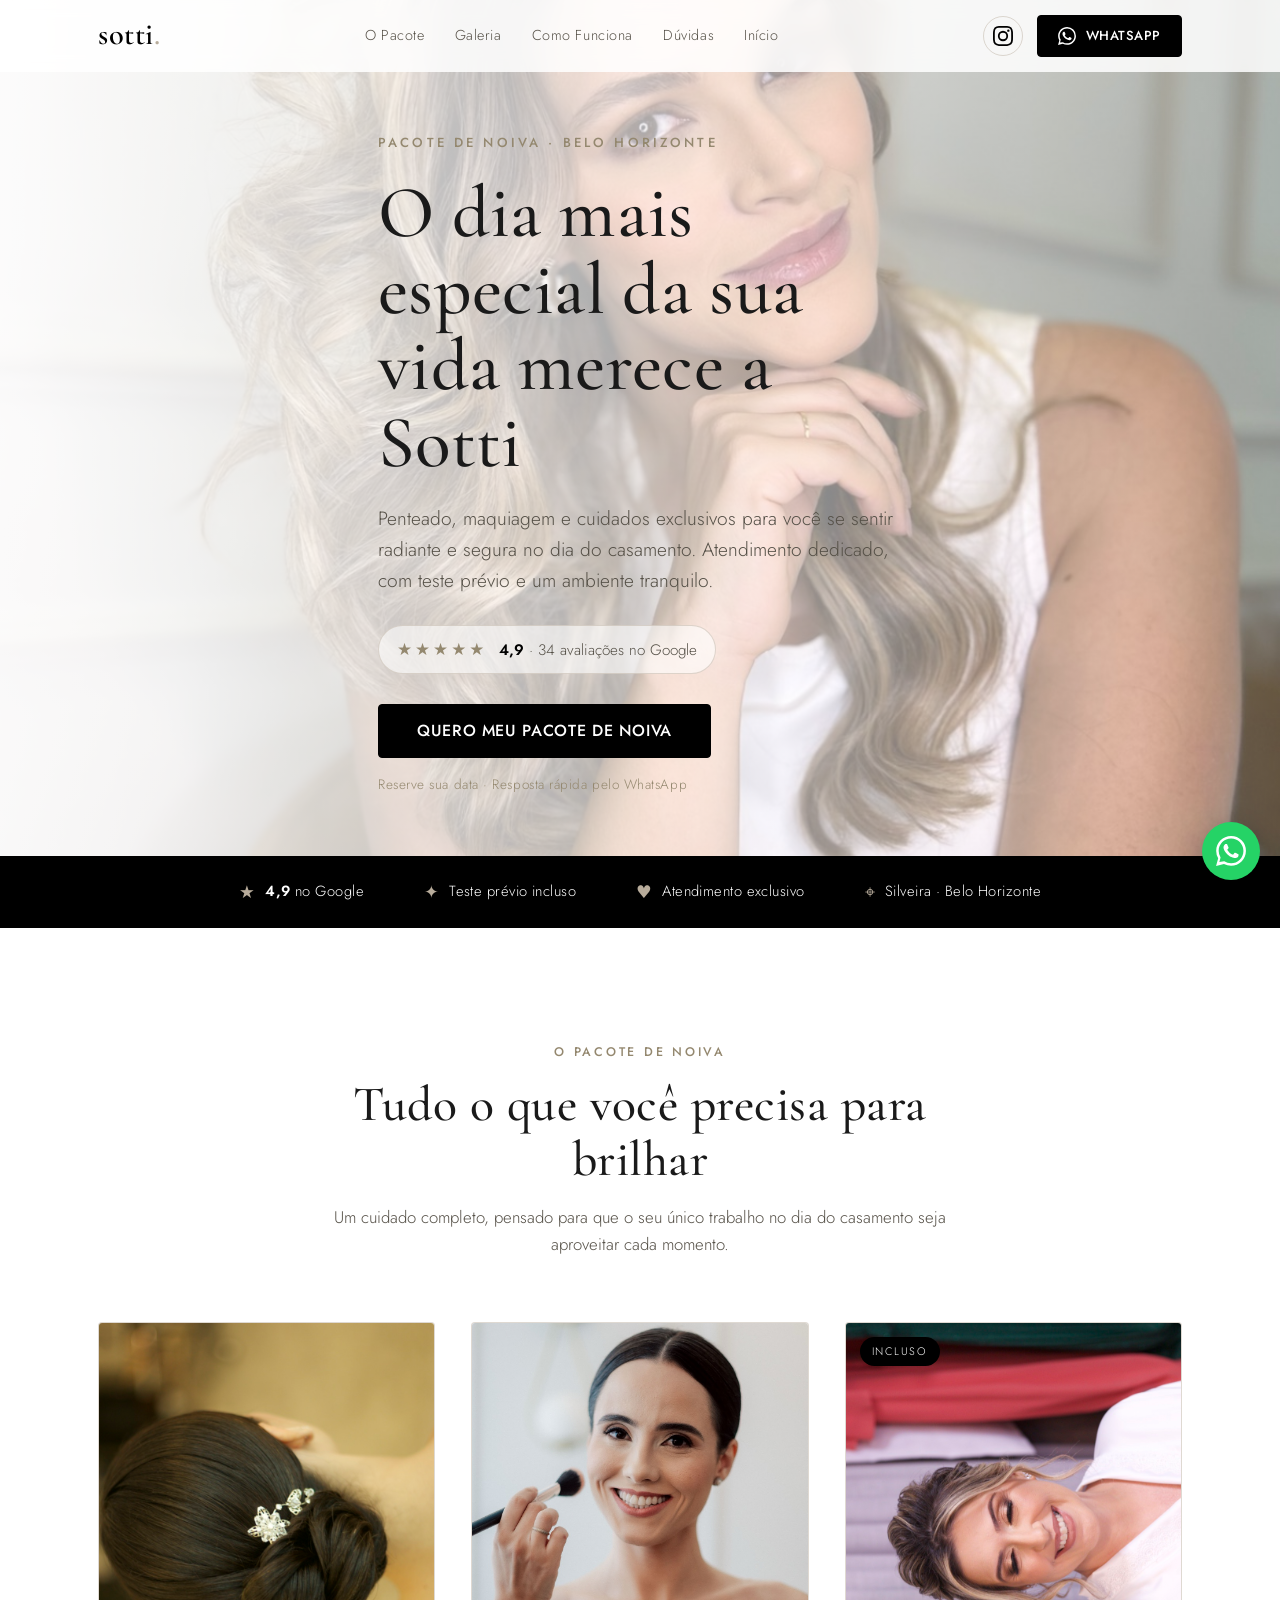
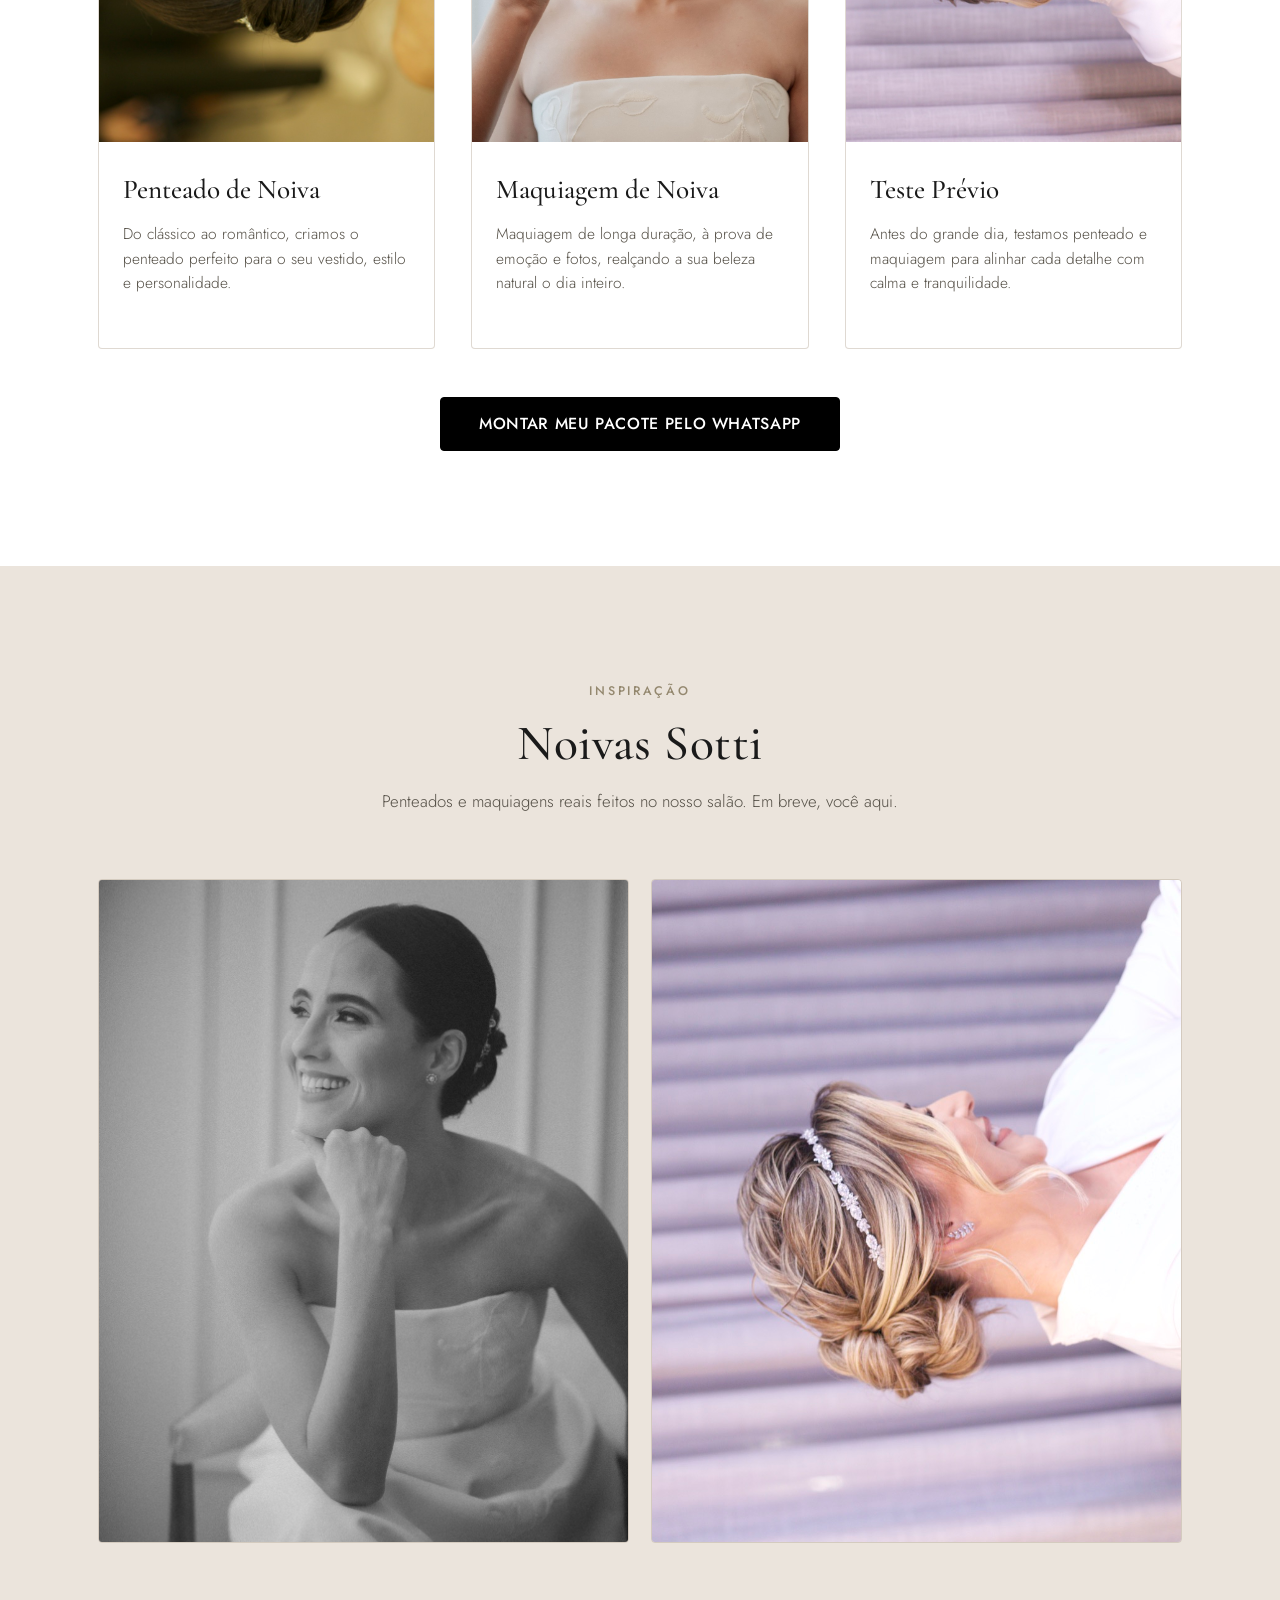
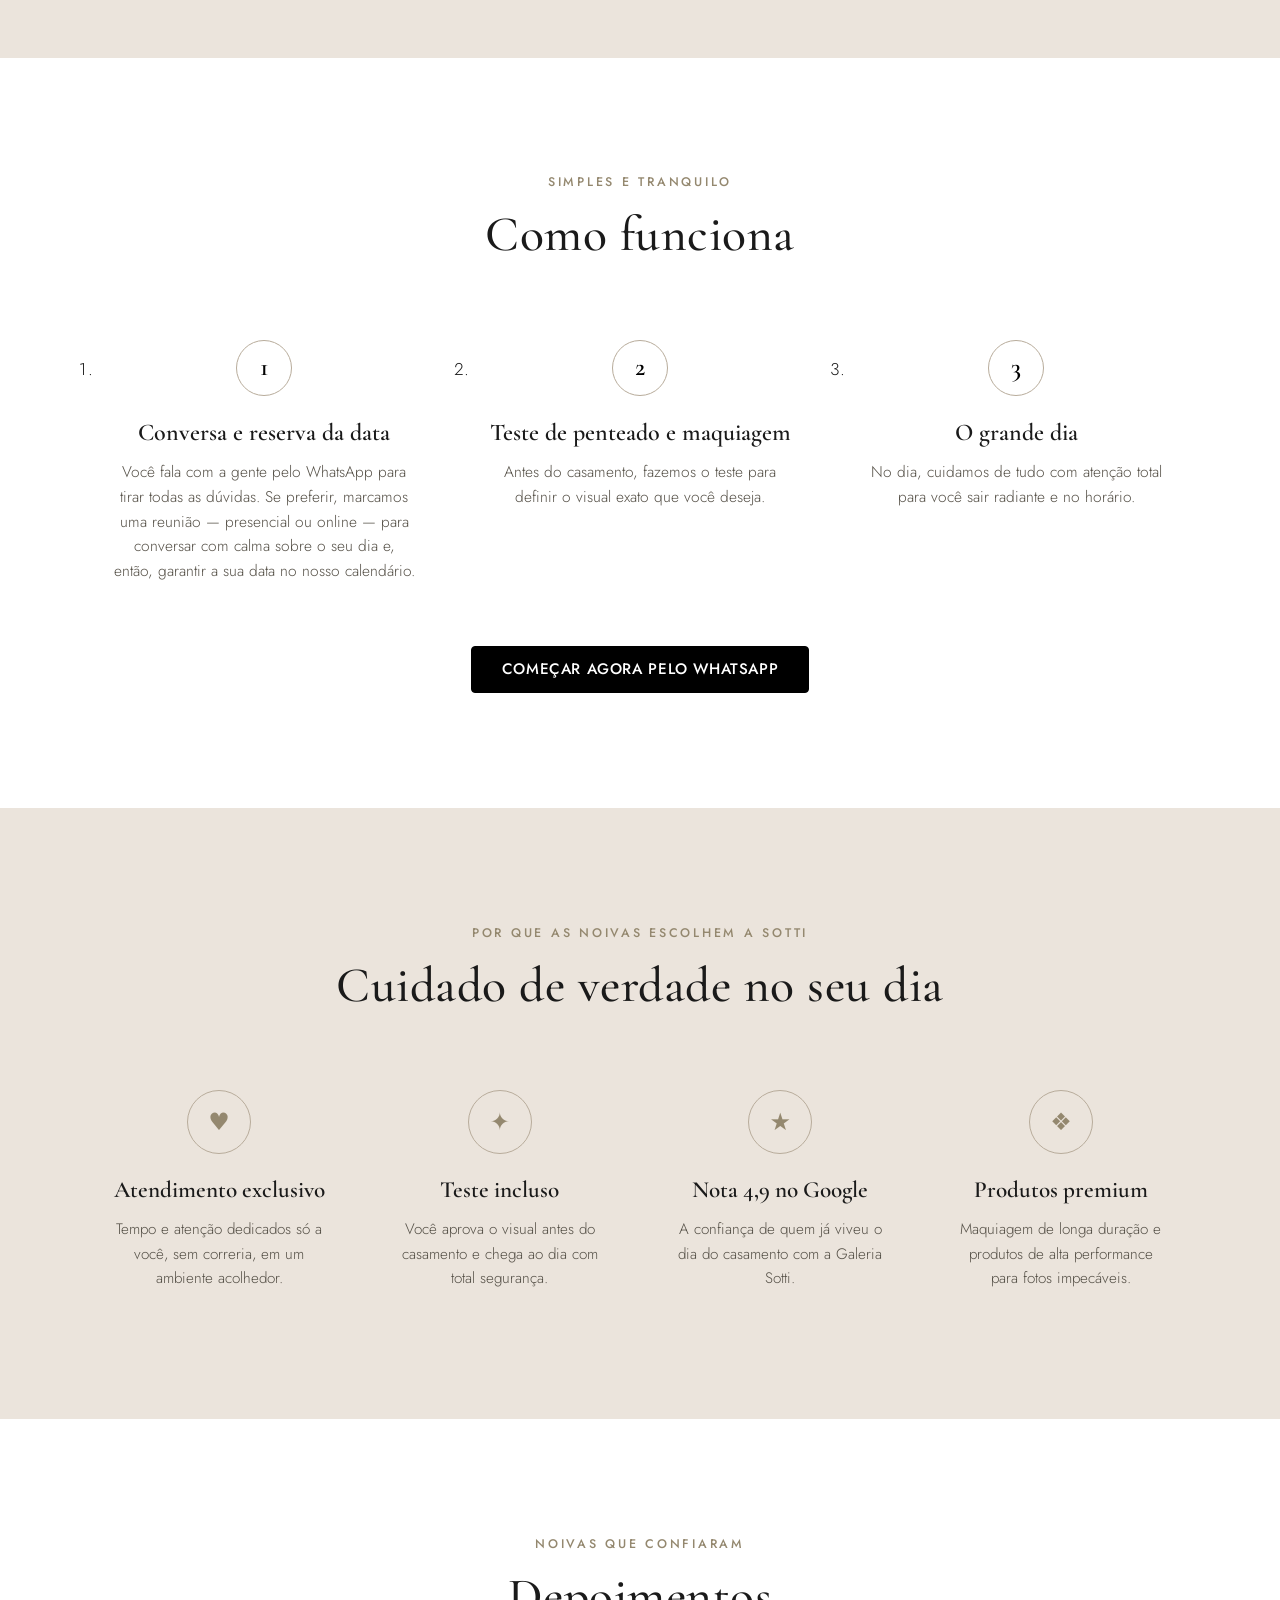
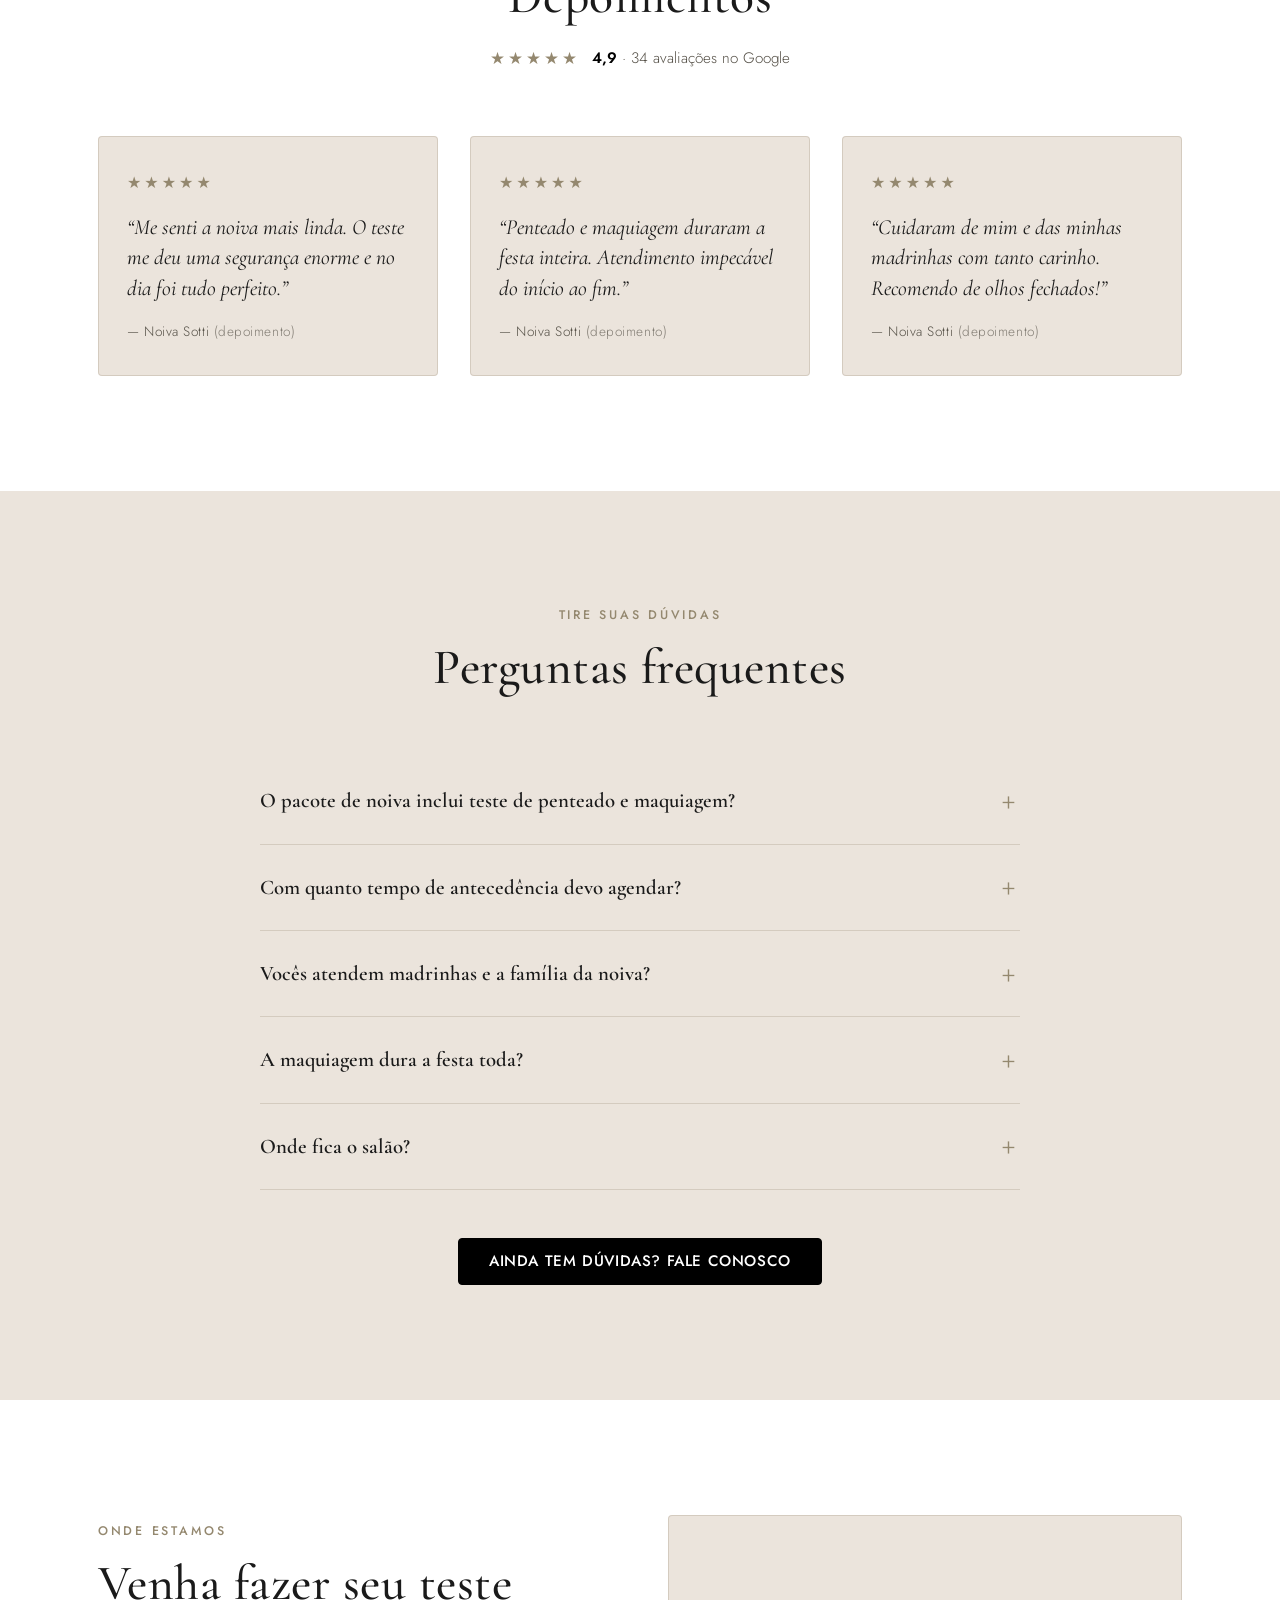
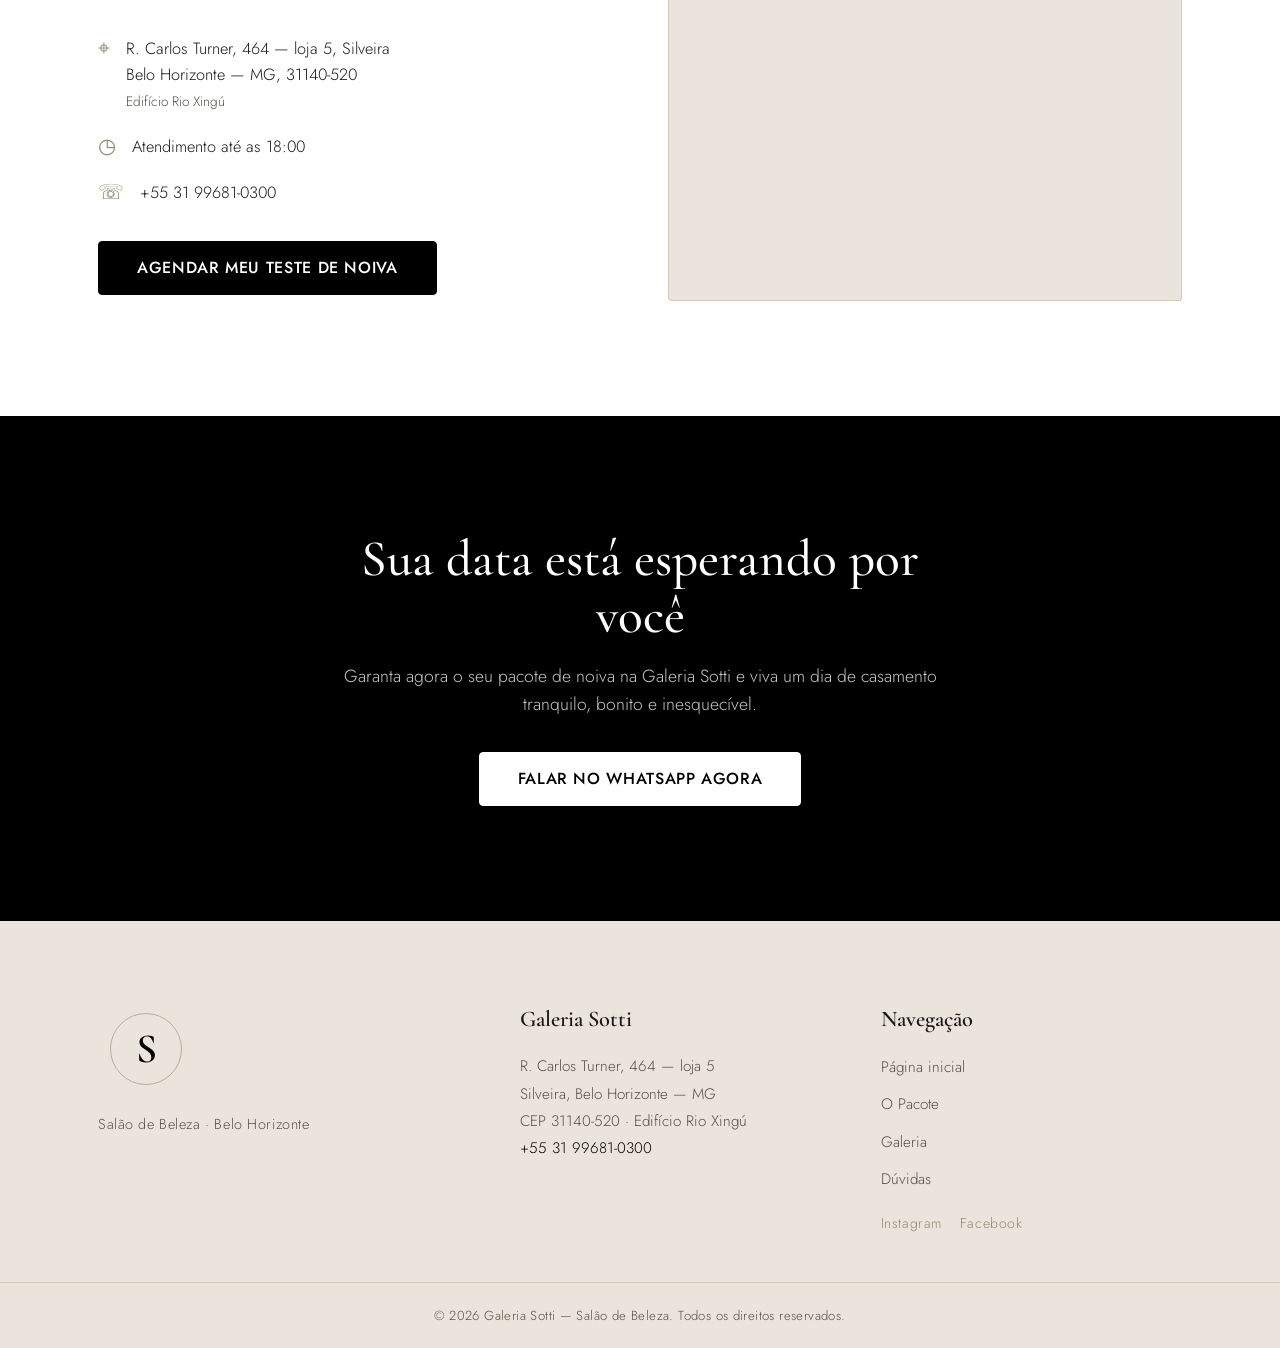
==== commit f7e6e363: "Adiciona fotos reais nas paginas inicial e de noivas - Converte e otimiza as fotos (HEIC/CR2) para J" ====
--- a/noivas.html
+++ b/noivas.html
@@ -14,7 +14,7 @@
     gtag('config', 'AW-18210875833');
   </script>
 
-  <!-- Event snippet — conversao CLIQUE WPP (chamado em todos os botoes de WhatsApp via script.js) -->
+  <!-- Event snippet — conversao CLIQUE WPP NOIVAS (chamado em todos os botoes de WhatsApp via script.js) -->
   <script>
     function gtag_report_conversion(url) {
       var callback = function () {
@@ -23,7 +23,7 @@
         }
       };
       gtag('event', 'conversion', {
-          'send_to': 'AW-18210875833/lsCmCMKLyLkcELnTz-tD',
+          'send_to': 'AW-18210875833/wmO4CMDMgrocELnTz-tD',
           'value': 1.0,
           'currency': 'BRL',
           'event_callback': callback
@@ -168,8 +168,8 @@
          HERO — NOIVAS
          ================================================================= -->
     <section class="hero hero--bride" id="hero">
-      <div class="hero__media" role="img" aria-label="Noiva pronta com penteado e maquiagem da Galeria Sotti em Belo Horizonte">
-        <span class="placeholder__label">Foto: Noiva (capa)</span>
+      <div class="hero__media">
+        <img class="hero__img" src="images/web/foto-01.jpg" alt="Noiva pronta com penteado e maquiagem da Galeria Sotti em Belo Horizonte" width="1200" height="1600" fetchpriority="high" decoding="async" />
       </div>
 
       <div class="container hero__content">
@@ -220,8 +220,8 @@
 
         <div class="services__grid">
           <article class="card">
-            <div class="card__media placeholder" role="img" aria-label="Penteado de noiva profissional em Belo Horizonte">
-              <span class="placeholder__label">Foto: Penteado de Noiva</span>
+            <div class="card__media">
+              <img class="media-img" src="images/web/foto-08.jpg" alt="Penteado de noiva profissional em Belo Horizonte" width="1066" height="1600" loading="lazy" decoding="async" />
             </div>
             <div class="card__body">
               <h3 class="card__title">Penteado de Noiva</h3>
@@ -230,8 +230,8 @@
           </article>
 
           <article class="card">
-            <div class="card__media placeholder" role="img" aria-label="Maquiagem de noiva de longa duração em BH">
-              <span class="placeholder__label">Foto: Maquiagem de Noiva</span>
+            <div class="card__media">
+              <img class="media-img" src="images/web/foto-07.jpg" alt="Maquiagem de noiva de longa duração em BH" width="1065" height="1600" loading="lazy" decoding="async" />
             </div>
             <div class="card__body">
               <h3 class="card__title">Maquiagem de Noiva</h3>
@@ -240,8 +240,8 @@
           </article>
 
           <article class="card">
-            <div class="card__media placeholder" role="img" aria-label="Teste de penteado e maquiagem antes do casamento">
-              <span class="placeholder__label">Foto: Teste da Noiva</span>
+            <div class="card__media">
+              <img class="media-img" src="images/web/foto-09.jpg" alt="Teste de penteado e maquiagem antes do casamento" width="1066" height="1600" loading="lazy" decoding="async" />
               <span class="card__badge">Incluso</span>
             </div>
             <div class="card__body">
@@ -249,16 +249,6 @@
               <p class="card__text">Antes do grande dia, testamos penteado e maquiagem para alinhar cada detalhe com calma e tranquilidade.</p>
             </div>
           </article>
-
-          <article class="card">
-            <div class="card__media placeholder" role="img" aria-label="Preparação de madrinhas e família da noiva">
-              <span class="placeholder__label">Foto: Madrinhas</span>
-            </div>
-            <div class="card__body">
-              <h3 class="card__title">Madrinhas & Família</h3>
-              <p class="card__text">Pacotes especiais para madrinhas, mães e convidadas, com todo o grupo preparado no mesmo dia.</p>
-            </div>
-          </article>
         </div>
 
         <div class="section__cta">
@@ -281,24 +271,11 @@
         </header>
 
         <div class="gallery__grid">
-          <!-- Placeholders — substituir por fotos reais de noivas (loading="lazy") -->
-          <figure class="gallery__item placeholder" role="img" aria-label="Penteado de noiva preso com flores">
-            <span class="placeholder__label">Foto: Noiva 1</span>
+          <figure class="gallery__item">
+            <img class="media-img" src="images/web/foto-06.jpg" alt="Noiva sorrindo com penteado preso e maquiagem clássica" width="1065" height="1600" loading="lazy" decoding="async" />
           </figure>
-          <figure class="gallery__item placeholder" role="img" aria-label="Maquiagem de noiva natural e iluminada">
-            <span class="placeholder__label">Foto: Noiva 2</span>
-          </figure>
-          <figure class="gallery__item placeholder" role="img" aria-label="Penteado de noiva solto com ondas">
-            <span class="placeholder__label">Foto: Noiva 3</span>
-          </figure>
-          <figure class="gallery__item placeholder" role="img" aria-label="Detalhe de penteado e véu de noiva">
-            <span class="placeholder__label">Foto: Noiva 4</span>
-          </figure>
-          <figure class="gallery__item placeholder" role="img" aria-label="Maquiagem de noiva com batom clássico">
-            <span class="placeholder__label">Foto: Noiva 5</span>
-          </figure>
-          <figure class="gallery__item placeholder" role="img" aria-label="Noiva pronta para o casamento">
-            <span class="placeholder__label">Foto: Noiva 6</span>
+          <figure class="gallery__item">
+            <img class="media-img" src="images/web/foto-10.jpg" alt="Penteado de noiva preso com tiara de cristais" width="1066" height="1600" loading="lazy" decoding="async" />
           </figure>
         </div>
       </div>
@@ -318,7 +295,7 @@
           <li class="step">
             <span class="step__num">1</span>
             <h3 class="step__title">Conversa e reserva da data</h3>
-            <p class="step__text">Você fala com a gente pelo WhatsApp, tira dúvidas e garante a sua data no nosso calendário.</p>
+            <p class="step__text">Você fala com a gente pelo WhatsApp para tirar todas as dúvidas. Se preferir, marcamos uma reunião — presencial ou online — para conversar com calma sobre o seu dia e, então, garantir a sua data no nosso calendário.</p>
           </li>
           <li class="step">
             <span class="step__num">2</span>
--- a/styles.css
+++ b/styles.css
@@ -213,6 +213,23 @@
 }
 .placeholder--bride .placeholder__label { color: #fff; border-color: rgba(255,255,255,0.5); background: rgba(0,0,0,0.12); }
 
+/* Imagens reais que preenchem os blocos de mídia (cards e galeria) */
+.media-img {
+  width: 100%;
+  height: 100%;
+  object-fit: cover;
+  display: block;
+}
+/* Imagem de capa do hero */
+.hero__img {
+  position: absolute;
+  inset: 0;
+  width: 100%;
+  height: 100%;
+  object-fit: cover;
+  object-position: 60% center;
+}
+
 /* ============ HERO ============ */
 .hero {
   position: relative;
@@ -273,6 +290,8 @@
   aspect-ratio: 4 / 5;          /* proporção fixa evita layout shift (CLS) */
   border-radius: var(--radius);
   border: 1px solid var(--c-line);
+  overflow: hidden;
+  margin: 0;
 }
 
 /* ============ PASSO A PASSO (COMO FUNCIONA) ============ */
@@ -352,7 +371,7 @@
 .card:hover { transform: translateY(-6px); box-shadow: 0 18px 40px rgba(0,0,0,0.08); }
 
 /* Proporção fixa 4:5 nos placeholders de foto (evita layout shift / CLS) */
-.card__media { aspect-ratio: 4 / 5; }
+.card__media { aspect-ratio: 4 / 5; position: relative; overflow: hidden; }
 .card__badge {
   position: absolute; top: 14px; left: 14px;
   background: var(--c-black); color: var(--c-white);
@@ -392,7 +411,7 @@
 .brides__list li::before {
   content: "✦"; position: absolute; left: 0; top: 1px; color: var(--c-taupe-dark);
 }
-.brides__media { aspect-ratio: 4 / 5; border-radius: var(--radius); }
+.brides__media { aspect-ratio: 4 / 5; border-radius: var(--radius); overflow: hidden; }
 .brides__actions { display: flex; flex-wrap: wrap; gap: 14px; }
 
 /* ============ DIFERENCIAIS ============ */
